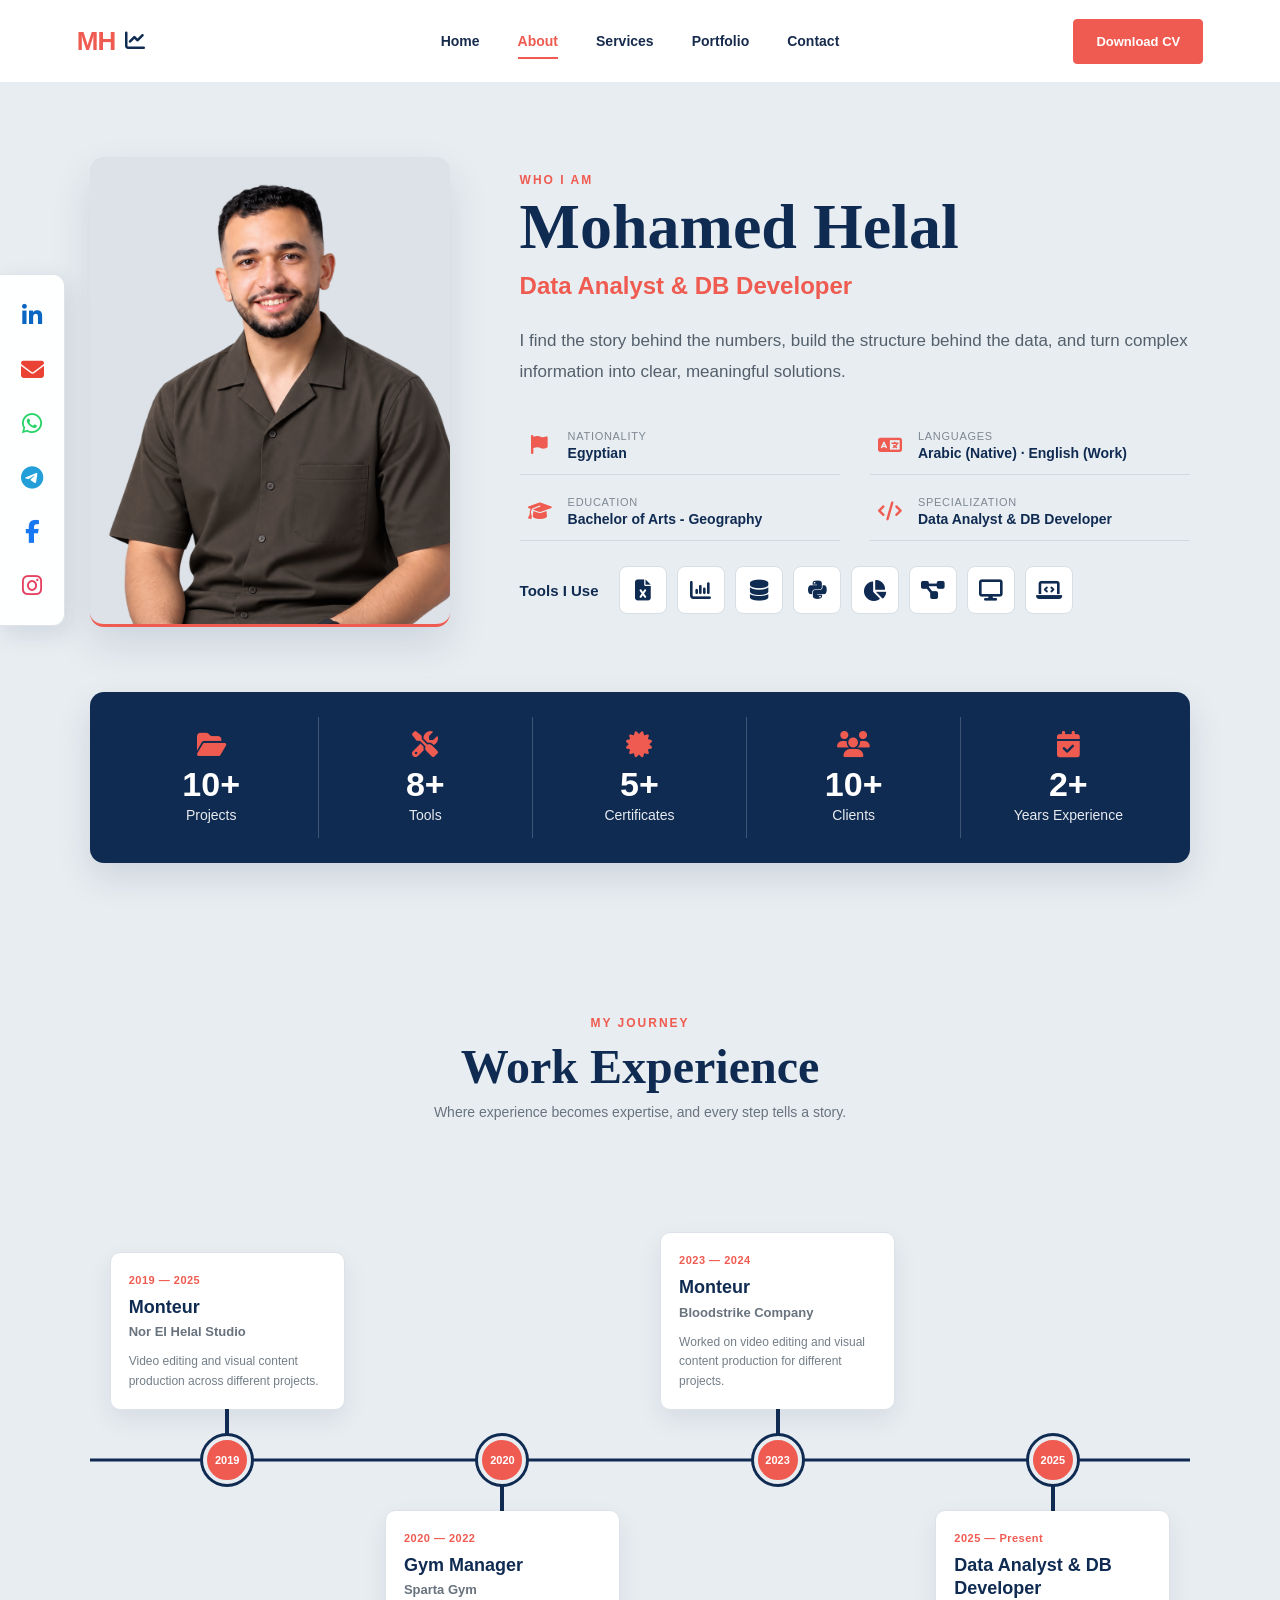
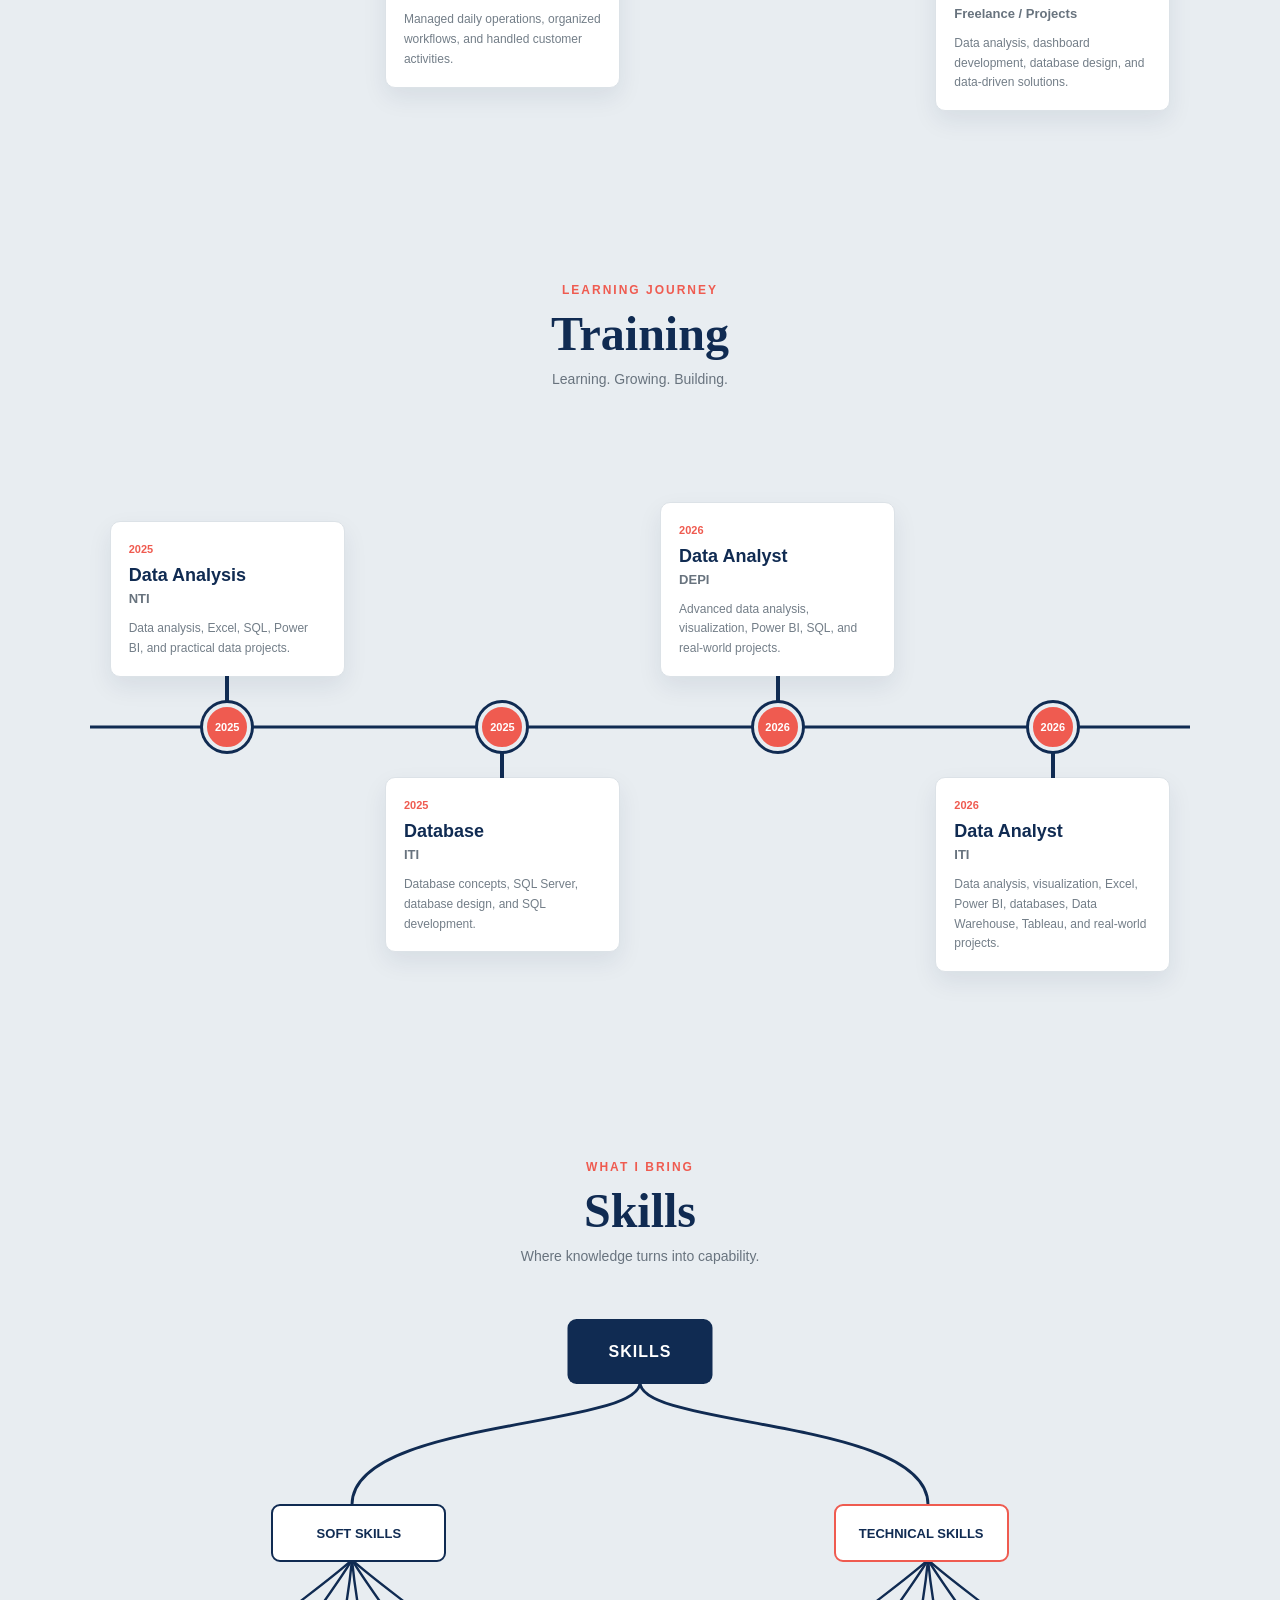
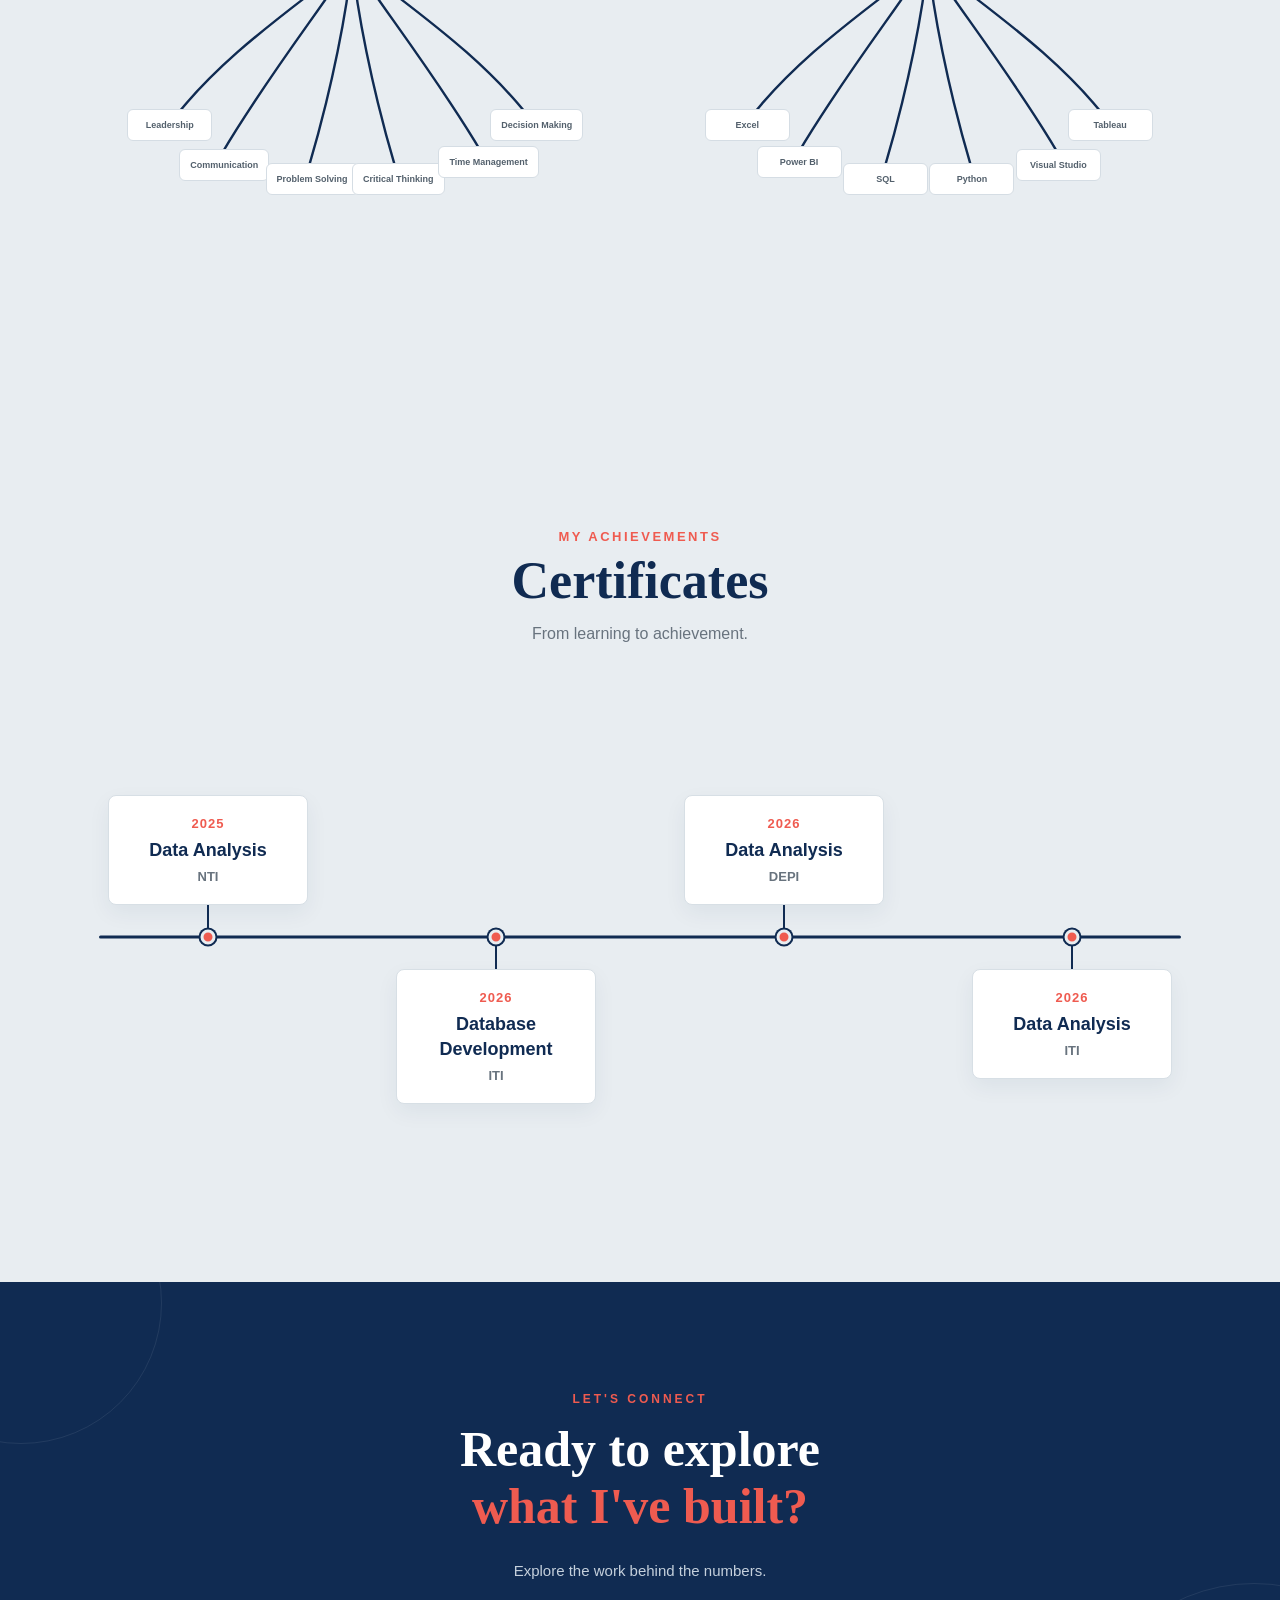
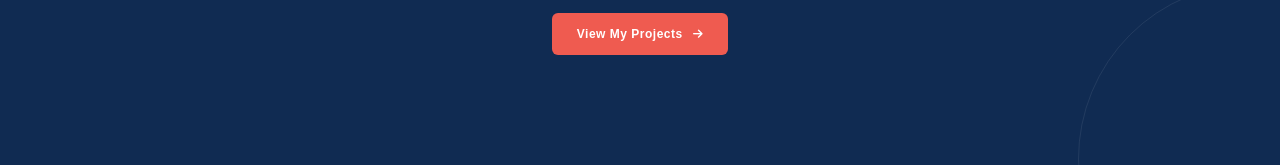
==== about.html @ f09dbe0c "Initial portfolio website" ====
<!DOCTYPE html>
<html lang="en">

<head>

    <meta charset="UTF-8">

    <meta name="viewport" content="width=device-width, initial-scale=1.0">

    <title>About | Mohamed Helal</title>

    <!-- Font Awesome -->
    <link rel="stylesheet"
          href="https://cdnjs.cloudflare.com/ajax/libs/font-awesome/6.7.2/css/all.min.css">

    <!-- Main CSS -->
    <link rel="stylesheet" href="css/style.css">

</head>

<body>

    <!-- ================= HEADER ================= -->

    <header class="header">

        <!-- LOGO -->

        <div class="logo">

            <span class="logo-mh">MH</span>

            <i class="fa-solid fa-chart-line logo-icon"></i>

        </div>


        <!-- NAVBAR -->

        <nav class="navbar">

            <a href="index.html">Home</a>

            <a href="about.html" class="active">About</a>

            <a href="services.html">Services</a>

            <a href="portfolio.html">Portfolio</a>

            <a href="contact.html">Contact</a>

        </nav>


        <!-- DOWNLOAD CV -->

        <a href="https://drive.google.com/file/d/1F8q5Uxu3ArwhJTdio-LyMsu_KikOqJ9i/view?usp=sharing" class="cv-btn">
            Download CV
        </a>

    </header>


    <!-- ================= SOCIAL BAR ================= -->

    <div class="social-bar">

        <a href="https://www.linkedin.com/in/mohamed-helal-data/" aria-label="LinkedIn">
            <i class="fa-brands fa-linkedin-in"></i>
        </a>

        <a href="https://mail.google.com/mail/?view=cm&fs=1&to=nasserhelal34@gmail.com" aria-label="Email">
            <i class="fa-solid fa-envelope"></i>
        </a>

        <a href="https://wa.me/201019622475" aria-label="WhatsApp">
            <i class="fa-brands fa-whatsapp"></i>
        </a>

        <a href="https://t.me/+201019622475" aria-label="Telegram">
            <i class="fa-brands fa-telegram"></i>
        </a>

        <a href="https://www.facebook.com/mohamed.nasser.604323/" aria-label="Facebook">
            <i class="fa-brands fa-facebook-f"></i>
        </a>

        <a href="https://www.instagram.com/m7.helal/" aria-label="Instagram">
            <i class="fa-brands fa-instagram"></i>
        </a>

    </div>


    <main>



<!-- ================= ABOUT INTRO ================= -->

<section class="about-intro">

    <!-- PHOTO -->

    <div class="about-photo">

        <img src="images/profile.png" alt="Mohamed Helal">

    </div>


    <!-- MAIN INFORMATION -->

    <div class="about-content">

        <span class="section-label">
            WHO I AM
        </span>

        <h1>
            Mohamed Helal
        </h1>

        <h2>
            Data Analyst & DB Developer
        </h2>


        <!-- CREATIVE BIO -->

        <p class="about-description">
            I find the story behind the numbers, build the structure
            behind the data, and turn complex information into clear,
            meaningful solutions.
        </p>


        <!-- PERSONAL INFORMATION -->

        <div class="personal-info">

            <div class="info-item">

                <i class="fa-solid fa-flag"></i>

                <div>
                    <small>Nationality</small>
                    <strong>Egyptian</strong>
                </div>

            </div>


            <div class="info-item">

    <i class="fa-solid fa-language"></i>

    <div>
        <small>Languages</small>
        <strong>Arabic (Native) · English (Work)</strong>
    </div>

</div>

            <div class="info-item">

                <i class="fa-solid fa-graduation-cap"></i>

                <div>
                    <small>Education</small>
                    <strong>Bachelor of Arts - Geography</strong>
                </div>

            </div>


            <div class="info-item">

                <i class="fa-solid fa-code"></i>

                <div>
                    <small>Specialization</small>
                    <strong>Data Analyst & DB Developer</strong>
                </div>

            </div>

        </div>


        <!-- TOOLS -->

        <div class="tools-inline">

            <span class="tools-title">
                Tools I Use
            </span>


<div class="tools-icons">

    <div class="tool-icon tool-excel" title="Excel">
        <i class="fa-solid fa-file-excel"></i>
    </div>

    <div class="tool-icon tool-powerbi" title="Power BI">
        <i class="fa-solid fa-chart-column"></i>
    </div>

    <div class="tool-icon tool-sql" title="SQL">
        <i class="fa-solid fa-database"></i>
    </div>

    <div class="tool-icon tool-python" title="Python">
        <i class="fa-brands fa-python"></i>
    </div>

    <div class="tool-icon tool-tableau" title="Tableau">
        <i class="fa-solid fa-chart-pie"></i>
    </div>

    <div class="tool-icon tool-drawio" title="Draw.io">
        <i class="fa-solid fa-diagram-project"></i>
    </div>

    <div class="tool-icon tool-powerpoint" title="PowerPoint">
        <i class="fa-solid fa-display"></i>
    </div>

    <div class="tool-icon tool-visualstudio" title="Visual Studio">
        <i class="fa-solid fa-laptop-code"></i>
    </div>

</div>

        </div>

    </div>

</section>


<section class="stats-section">

    <div class="stat-card">

        <i class="fa-solid fa-folder-open"></i>

        <strong>10+</strong>

        <span>Projects</span>

    </div>


    <div class="stat-card">

        <i class="fa-solid fa-screwdriver-wrench"></i>

        <strong>8+</strong>

        <span>Tools</span>

    </div>


    <div class="stat-card">

        <i class="fa-solid fa-certificate"></i>

        <strong>5+</strong>

        <span>Certificates</span>

    </div>


    <div class="stat-card">

        <i class="fa-solid fa-users"></i>

        <strong>10+</strong>

        <span>Clients</span>

    </div>


    <div class="stat-card">

        <i class="fa-solid fa-calendar-check"></i>

        <strong>2+</strong>

        <span>Years Experience</span>

    </div>

</section>

<!-- ================= WORK EXPERIENCE ================= -->

<section class="experience-section">

    <div class="section-heading">

        <span>MY JOURNEY</span>

        <h2>Work Experience</h2>

        <p>
            Where experience becomes expertise, and every step tells a story.
        </p>

    </div>


    <div class="experience-timeline">


        <!-- ================= EXPERIENCE 1 ================= -->

        <div class="experience-item top">

            <div class="experience-card">

                <span class="experience-period">
                    2019 — 2025
                </span>

                <h3>
                    Monteur
                </h3>

                <h4>
                    Nor El Helal Studio
                </h4>

                <p>
                    Video editing and visual content production
                    across different projects.
                </p>

            </div>

            <div class="timeline-point">

                <span>2019</span>

            </div>

        </div>


        <!-- ================= EXPERIENCE 2 ================= -->

        <div class="experience-item bottom">

            <div class="timeline-point">

                <span>2020</span>

            </div>

            <div class="experience-card">

                <span class="experience-period">
                    2020 — 2022
                </span>

                <h3>
                    Gym Manager
                </h3>

                <h4>
                    Sparta Gym
                </h4>

                <p>
                    Managed daily operations, organized workflows,
                    and handled customer activities.
                </p>

            </div>

        </div>


        <!-- ================= EXPERIENCE 3 ================= -->

        <div class="experience-item top">

            <div class="experience-card">

                <span class="experience-period">
                    2023 — 2024
                </span>

                <h3>
                    Monteur
                </h3>

                <h4>
                    Bloodstrike Company
                </h4>

                <p>
                    Worked on video editing and visual content
                    production for different projects.
                </p>

            </div>

            <div class="timeline-point">

                <span>2023</span>

            </div>

        </div>


        <!-- ================= EXPERIENCE 4 ================= -->

        <div class="experience-item bottom">

            <div class="timeline-point">

                <span>2025</span>

            </div>

            <div class="experience-card">

                <span class="experience-period">
                    2025 — Present
                </span>

                <h3>
                    Data Analyst & DB Developer
                </h3>

                <h4>
                    Freelance / Projects
                </h4>

                <p>
                    Data analysis, dashboard development,
                    database design, and data-driven solutions.
                </p>

            </div>

        </div>


    </div>

</section>

<!-- ================= TRAINING & EDUCATION ================= -->

<section class="training-section">

    <div class="section-heading">

        <span>LEARNING JOURNEY</span>

        <h2>Training</h2>

        <p>
            Learning. Growing. Building.
        </p>

    </div>


    <div class="training-timeline">


        <!-- TRAINING 1 -->

        <div class="training-item top">

            <div class="training-card">

                <span class="training-period">
                    2025
                </span>

                <h3>
                    Data Analysis
                </h3>

                <h4>
                    NTI
                </h4>

                <p>
                    Data analysis, Excel, SQL, Power BI,
                    and practical data projects.
                </p>

            </div>

            <div class="training-point">
                <span>2025</span>
            </div>

        </div>


        <!-- TRAINING 2 -->

        <div class="training-item bottom">

            <div class="training-point">
                <span>2025</span>
            </div>

            <div class="training-card">

                <span class="training-period">
                    2025
                </span>

                <h3>
                    Database
                </h3>

                <h4>
                    ITI
                </h4>

                <p>
                    Database concepts, SQL Server,
                    database design, and SQL development.
                </p>

            </div>

        </div>


        <!-- TRAINING 3 -->

        <div class="training-item top">

            <div class="training-card">

                <span class="training-period">
                    2026
                </span>

                <h3>
                    Data Analyst
                </h3>

                <h4>
                    DEPI
                </h4>

                <p>
                    Advanced data analysis, visualization,
                    Power BI, SQL, and real-world projects.
                </p>

            </div>

            <div class="training-point">
                <span>2026</span>
            </div>

        </div>


        <!-- TRAINING 4 -->

        <div class="training-item bottom">

            <div class="training-point">
                <span>2026</span>
            </div>

            <div class="training-card">

                <span class="training-period">
                    2026
                </span>

                <h3>
                    Data Analyst
                </h3>

                <h4>
                    ITI
                </h4>

                <p>
                    Data analysis, visualization,
Excel, Power BI, databases,
Data Warehouse, Tableau, and real-world projects.
                </p>

            </div>

        </div>


    </div>

</section>

<!-- ================= SKILLS ================= -->

<section class="skills-section">

    <div class="section-heading">

        <span>WHAT I BRING</span>

        <h2>Skills</h2>

        <p>
            Where knowledge turns into capability.
        </p>

    </div>


    <div class="skills-map">

        <!-- CURVED CONNECTORS -->

        <svg class="skills-lines"
             viewBox="0 0 1200 650"
             preserveAspectRatio="none">

            <!-- SKILLS → SOFT -->

<path class="main-line"
      d="M600 77
         C600 125 300 115 300 205" />


<!-- SKILLS → TECHNICAL -->

<path class="main-line"
      d="M600 77
         C600 125 900 115 900 205" />


<!-- SOFT SKILLS - WIDER -->

<path class="branch-line" 
      d="M300 263 
         C260 300 170 355 110 435" /> 

<path class="branch-line" 
      d="M300 263 
         C275 305 215 380 165 465" /> 

<path class="branch-line" 
      d="M300 263 
         C295 315 280 395 255 480" /> 

<path class="branch-line" 
      d="M300 263 
         C305 315 320 395 345 480" />

<path class="branch-line" 
      d="M300 263 
         C325 305 385 380 435 465" /> 

<path class="branch-line" 
      d="M300 263 
         C340 300 430 355 490 435" />

           <!-- TECHNICAL SKILLS - WIDER -->

<path class="branch-line" 
      d="M900 263 
         C940 300 1030 355 1090 435" /> 

<path class="branch-line" 
      d="M900 263 
         C925 305 985 380 1035 465" /> 

<path class="branch-line" 
      d="M900 263 
         C905 315 920 395 945 480" /> 

<path class="branch-line" 
      d="M900 263 
         C895 315 880 395 855 480" />

<path class="branch-line" 
      d="M900 263 
         C875 305 815 380 765 465" /> 

<path class="branch-line" 
      d="M900 263 
         C860 300 770 355 710 435" />


        <!-- ================= ROOT ================= -->

        <div class="skills-root">
            SKILLS
        </div>


        <!-- ================= SOFT SKILLS ================= -->

        <div class="skills-category soft-category">
            SOFT SKILLS
        </div>


        <div class="skill soft-1">Leadership</div>
<div class="skill soft-2">Communication</div>
<div class="skill soft-3">Problem Solving</div>
<div class="skill soft-4">Critical Thinking</div>
<div class="skill soft-5">Time Management</div>
<div class="skill soft-6">Decision Making</div>


        <!-- ================= TECHNICAL SKILLS ================= -->

        <div class="skills-category technical-category">
            TECHNICAL SKILLS
        </div>


        <div class="skill tech-1">Tableau</div>
<div class="skill tech-2">Visual Studio</div>
<div class="skill tech-3">Python</div>
<div class="skill tech-4">SQL</div>
<div class="skill tech-5">Power BI</div>
<div class="skill tech-6">Excel</div>

    </div>

</section>

<!-- ================= CERTIFICATES ================= -->

<section class="certificates-section">

    <div class="section-heading">

        <span>MY ACHIEVEMENTS</span>

        <h2>Certificates</h2>

        <p>
            From learning to achievement.
        </p>

    </div>


    <div class="certificates-timeline">

        <!-- Certificate 1 -->

        <div class="certificate-timeline-item top">

            <div class="certificate-content">

                <span class="certificate-year">
                    2025
                </span>

                <h3>Data Analysis</h3>

                <p>NTI</p>


            </div>

            <div class="certificate-dot"></div>

        </div>


        <!-- Certificate 2 -->

        <div class="certificate-timeline-item bottom">

            <div class="certificate-dot"></div>

            <div class="certificate-content">

                <span class="certificate-year">
                    2026
                </span>

                <h3>Database Development</h3>

                <p>ITI</p>

                
            </div>

        </div>


        <!-- Certificate 3 -->

        <div class="certificate-timeline-item top">

            <div class="certificate-content">

                <span class="certificate-year">
                    2026
                </span>

                <h3>Data Analysis</h3>

                <p>DEPI</p>

                

            </div>

            <div class="certificate-dot"></div>

        </div>


        <!-- Certificate 4 -->

        <div class="certificate-timeline-item bottom">

            <div class="certificate-dot"></div>

            <div class="certificate-content">

                <span class="certificate-year">
                    2026
                </span>

                <h3>Data Analysis</h3>

                <p>ITI</p>

                

            </div>

        </div>

    </div>

</section>

<!-- ================= CALL TO ACTION ================= -->

<section class="about-cta">

    <div class="cta-content">

        <span class="cta-label">
            LET'S CONNECT
        </span>

        <h2>
            Ready to explore<br>
            <span>what I've built?</span>
        </h2>

        <p>
Explore the work behind the numbers.
        </p>

        <a href="projects.html" class="cta-btn">
            View My Projects
            <i class="fa-solid fa-arrow-right"></i>
        </a>

    </div>

</section>
---- css/style.css ----
/* ================================
   RESET
================================ */

* {
    margin: 0;
    padding: 0;
    box-sizing: border-box;
}

html {
    scroll-behavior: smooth;
}

body {
    font-family: Arial, Helvetica, sans-serif;
    color: #10264a;
    background: #ffffff;
}


/* ================================
   HEADER
================================ */

.header {
    width: 100%;
    height: 82px;

    background: #ffffff;

    display: grid;
    grid-template-columns: 1fr auto 1fr;

    align-items: center;

    padding: 0 6%;

    position: fixed;
    top: 0;
    left: 0;

    z-index: 1000;
}
main {
    padding-top: 82px;
}

/* ================================
   LOGO
================================ */

.logo {
    display: flex;
    align-items: center;
    gap: 10px;

    justify-self: start;
}

.logo-mh {
    font-size: 26px;
    font-weight: 800;
    letter-spacing: -1px;

    color: #ef5b50;
}

.logo-icon {
    font-size: 20px;
    color: #102b52;

    transition: 0.3s ease;
}

.logo:hover .logo-icon {
    transform: translateY(-2px);
}


/* NAVBAR */

.navbar {
    display: flex;
    align-items: center;
    justify-content: center;

    gap: 38px;

    justify-self: center;
}

.navbar a {
    text-decoration: none;
    color: #172b4d;

    font-size: 14px;
    font-weight: 600;

    position: relative;

    transition: 0.3s;
}

.navbar a:hover {
    color: #ef5b50;
}

.navbar a.active {
    color: #ef5b50;
}

.navbar a.active::after {
    content: "";

    position: absolute;

    width: 100%;
    height: 2px;

    background: #ef5b50;

    bottom: -10px;
    left: 0;
}


/* ================================
   DOWNLOAD CV BUTTON
================================ */

.cv-btn {
    position: relative;

    display: inline-block;

    justify-self: end;

    padding: 14px 22px;

    text-decoration: none;

    font-size: 13px;
    font-weight: 600;

    color: #ffffff;

    background: #ef5b50;

    border: 1px solid #ef5b50;

    border-radius: 4px;

    overflow: hidden;

    z-index: 1;

    transition: color 0.3s ease;
}


/* HOVER FILL */

.cv-btn::before {
    content: "";

    position: absolute;

    top: 0;
    left: 0;

    width: 100%;
    height: 100%;

    background: #d94c43;

    transform: scaleX(0);

    transform-origin: left;

    transition: transform 0.35s ease;

    z-index: -1;
}


/* HOVER */

.cv-btn:hover::before {
    transform: scaleX(1);
}

.cv-btn:hover {
    color: #ffffff;

    border-color: #d94c43;
}


/* ================================
   HERO
================================ */

.hero {
    min-height: calc(100vh - 82px);

    background: #e8edf1;

    display: flex;
    align-items: center;

    position: relative;

    overflow: hidden;

    padding: 50px 8% 100px;
}


/* ================================
   HERO CONTENT
================================ */

.hero-content {
    width: 50%;

    position: relative;
    z-index: 3;
}

.small-title {
    display: block;

    color: #ef5b50;

    font-size: 12px;
    font-weight: 600;

    margin-bottom: 20px;
}

.hero-content h1 {
    font-family: Georgia, "Times New Roman", serif;

    font-size: clamp(42px, 5vw, 72px);

    line-height: 1.05;

    color: #102b52;

    margin-bottom: 5px;
}

.hero-content h1 span {
    display: block;
}

.hero-content h2 {
    font-family: Georgia, "Times New Roman", serif;

    font-size: clamp(32px, 4vw, 55px);

    color: #102b52;

    margin-bottom: 25px;
}

.hero-content p {
    max-width: 500px;

    color: #5d6875;

    font-size: 15px;

    line-height: 1.8;

    margin-bottom: 32px;
}


/* ================================
   BUTTONS
================================ */

.hero-buttons {
    display: flex;
    gap: 12px;
}

.primary-btn {
    position: relative;

    display: inline-block;

    padding: 14px 27px;

    text-decoration: none;

    font-size: 13px;
    font-weight: 600;

    color: #ffffff;

    background: #ef5b50;

    border: 1px solid #ef5b50;

    border-radius: 4px;

    overflow: hidden;

    z-index: 1;
}
.secondary-btn {
    position: relative;

    display: inline-block;

    padding: 14px 27px;

    text-decoration: none;

    font-size: 13px;
    font-weight: 600;

    color: #102b52;

    background: transparent;

    border: 1px solid #cbd1d6;

    border-radius: 4px;

    overflow: hidden;

    z-index: 1;

    transition: color 0.3s ease;
}

/* HOVER FILL */

.primary-btn::before {
    content: "";

    position: absolute;

    top: 0;
    left: 0;

    width: 100%;
    height: 100%;

    background: #d94c43;

    transform: scaleX(0);

    transform-origin: left;

    transition: transform 0.35s ease;

    z-index: -1;
}

/* HOVER */

.primary-btn:hover::before {
    transform: scaleX(1);
}

/* RED FILL */

.secondary-btn::before {
    content: "";

    position: absolute;

    left: 0;
    top: 0;

    width: 100%;
    height: 100%;

    background: #ef5b50;

    transform: scaleY(0);

    transform-origin: top;

    transition: transform 0.35s ease;

    z-index: -1;
}

/* HOVER */

.secondary-btn:hover::before {
    transform: scaleY(1);
}

.secondary-btn:hover {
    color: #ffffff;

    border-color: #ef5b50;
}


/* ================================
   HERO IMAGE
================================ */

.hero-image {
    width: 50%;
    height: 100%;

    position: absolute;

    right: 4%;
    bottom: 0;

    display: flex;
    align-items: flex-end;
    justify-content: center;

    z-index: 3;
}

.hero-image img {
    width: auto;
    height: 92%;

    max-width: 100%;

    object-fit: contain;

    display: block;

    position: absolute;

    bottom: 0;

    filter: drop-shadow(0 15px 18px rgba(16, 43, 82, 0.10));
}

/* ================================
   WAVE
================================ */

.hero::after {
    content: "";

    position: absolute;

    width: 120%;
    height: 180px;

    left: -10%;
    bottom: -100px;

    border-radius: 50%;

    background: #ffffff;

    box-shadow:
        0 -20px 0 rgba(255, 255, 255, 0.35),
        0 -40px 0 rgba(255, 255, 255, 0.2);

    z-index: 1;
}


/* ================================
   BACKGROUND DECORATION
================================ */

.hero::before {
    content: "";

    position: absolute;

    width: 45px;
    height: 45px;

    border: 1px solid rgba(239, 91, 80, 0.45);

    border-radius: 50%;

    left: 5%;
    top: 18%;
}


/* ================================
   RESPONSIVE
================================ */

@media (max-width: 1000px) {

    .navbar {
        gap: 20px;
    }

    .header {
        padding: 0 4%;
    }

    .hero {
        padding-left: 5%;
        padding-right: 5%;
    }

    .hero-content h1 {
        font-size: 48px;
    }

    .hero-content h2 {
        font-size: 38px;
    }

    .hero-image img {
        max-width: 400px;
    }
}


@media (max-width: 800px) {

    .header {
        height: auto;

        padding: 20px 5%;

        flex-wrap: wrap;

        gap: 20px;
    }

    .navbar {
        order: 3;

        width: 100%;

        justify-content: center;

        flex-wrap: wrap;

        gap: 20px;
    }

    .cv-btn {
        display: none;
    }

    .hero {
        min-height: auto;

        flex-direction: column;

        padding-top: 70px;

        text-align: center;
    }

    .hero-content {
        width: 100%;
    }

    .hero-content p {
        margin-left: auto;
        margin-right: auto;
    }

    .hero-buttons {
        justify-content: center;
    }

    .hero-image {
        width: 100%;

        height: 450px;

        margin-top: 30px;
    }

    .hero-image img {
        max-width: 350px;
        max-height: 430px;
    }

    .image-circle {
        right: 50%;
        transform: translateX(50%);
    }
}

/* =========================================================
   SOCIAL BAR
========================================================= */

.social-bar {
    position: fixed;

    left: 0;

    top: 50%;

    transform: translateY(-50%);

    width: 65px;

    padding: 18px 8px;

    background: rgba(255, 255, 255, 0.96);

    border: 1px solid #dfe3e7;

    border-left: none;

    border-radius: 0 12px 12px 0;

    box-shadow:
        4px 8px 25px rgba(16, 43, 82, 0.12);

    display: flex;

    flex-direction: column;

    align-items: center;

    gap: 10px;

    z-index: 50;
}

.social-bar a {
    width: 44px;

    height: 44px;

    display: flex;

    align-items: center;

    justify-content: center;

    text-decoration: none;

    border-radius: 9px;

    transition: all 0.3s ease;
}

.social-bar a i {
    font-size: 23px;

    transition: all 0.3s ease;
}

.social-bar a:nth-child(1) {
    color: #0A66C2;
}

.social-bar a:nth-child(2) {
    color: #EA4335;
}

.social-bar a:nth-child(3) {
    color: #25D366;
}

.social-bar a:nth-child(4) {
    color: #229ED9;
}

.social-bar a:nth-child(5) {
    color: #1877F2;
}

.social-bar a:nth-child(6) {
    color: #E4405F;
}

.social-bar a:hover {
    background: #ef5b50;

    color: #ffffff;

    transform: translateX(4px);
}

.social-bar a:hover i {
    color: #ffffff;
}






/* ================================
   SOCIAL ICONS
================================ */

.social-bar a {
    width: 44px;
    height: 44px;

    display: flex;
    align-items: center;
    justify-content: center;

    text-decoration: none;

    background: transparent;

    border-radius: 9px;

    transition: all 0.3s ease;
}

.social-bar a i {
    font-size: 23px;

    transition: all 0.3s ease;
}


/* ================================
   NATURAL COLORS
================================ */

.social-bar a:nth-child(1) {
    color: #0A66C2;
}

.social-bar a:nth-child(2) {
    color: #EA4335;
}

.social-bar a:nth-child(3) {
    color: #25D366;
}

.social-bar a:nth-child(4) {
    color: #229ED9;
}

.social-bar a:nth-child(5) {
    color: #1877F2;
}

.social-bar a:nth-child(6) {
    color: #E4405F;
}


/* ================================
   HOVER
================================ */

.social-bar a:hover {
    background: #ef5b50;

    color: #ffffff;

    transform: translateX(4px);
}

.social-bar a:hover i {
    color: #ffffff;
}


/* ================================
   MOBILE
================================ */

@media (max-width: 800px) {

    .social-bar {
        width: 52px;

        padding: 12px 5px;

        gap: 5px;
    }

    .social-bar a {
        width: 38px;
        height: 38px;
    }

    .social-bar a span {
        font-size: 19px;
    }
}



/* =========================================================
   ABOUT PAGE
========================================================= */


/* =========================================================
   MAIN ABOUT BACKGROUND
========================================================= */

main {
    background: #e8edf1;
    min-height: 100vh;
}


/* =========================================================
   ABOUT INTRO
========================================================= */

.about-intro {
    width: 100%;

    min-height: 610px;

    padding: 45px 7% 35px;

    background: #e8edf1;

    display: grid;

    grid-template-columns: 360px 1fr;

    gap: 70px;

    align-items: center;

    position: relative;

    overflow: hidden;
}


/* =========================================================
   PROFILE IMAGE
========================================================= */

.about-photo {
    width: 360px;

    height: 470px;

    display: flex;

    align-items: flex-end;

    justify-content: center;

    background: #dce2e7;

    border-radius: 14px;

    overflow: hidden;

    border-bottom: 3px solid #ef5b50;

    box-shadow:
        0 18px 40px rgba(16, 43, 82, 0.12);
}


.about-photo img {
    width: 100%;

    height: 100%;

    object-fit: cover;

    object-position: center top;

    display: block;
}


/* =========================================================
   ABOUT CONTENT
========================================================= */

.about-content {
    width: 100%;

    max-width: 900px;

    padding: 0;
}


/* Small Label */

.section-label {
    display: inline-block;

    margin-bottom: 6px;

    color: #ef5b50;

    font-size: 12px;

    font-weight: 700;

    letter-spacing: 2px;
}


/* =========================================================
   NAME
========================================================= */

.about-content h1 {
    margin: 0;

    font-family: Georgia, "Times New Roman", serif;

    font-size: clamp(50px, 5vw, 72px);

    line-height: 1.05;

    font-weight: 600;

    color: #102b52;
}


/* =========================================================
   SPECIALIZATION
========================================================= */

.about-content h2 {
    margin: 10px 0 25px;

    color: #ef5b50;

    font-size: 24px;

    font-weight: 600;

    line-height: 1.3;
}


/* =========================================================
   CREATIVE BIO
========================================================= */

.about-description {
    max-width: 800px;

    margin: 0 0 30px;

    color: #53606c;

    font-size: 17px;

    line-height: 1.8;

    font-weight: 400;
}


/* =========================================================
   PERSONAL INFORMATION
========================================================= */

.personal-info {
    width: 100%;

    max-width: 820px;

    display: grid;

    grid-template-columns: 1fr 1fr;

    column-gap: 30px;

    row-gap: 8px;
}


/* Individual Information */

.info-item {
    min-height: 58px;

    display: flex;

    align-items: center;

    gap: 14px;

    padding: 9px 6px;

    border-bottom: 1px solid #d1d8de;

    transition: all 0.3s ease;
}


.info-item:hover {
    transform: translateX(5px);
}


/* Icon */

.info-item i {
    width: 28px;

    min-width: 28px;

    color: #ef5b50;

    font-size: 19px;

    text-align: center;
}


/* Text Container */

.info-item div {
    display: flex;

    flex-direction: column;

    gap: 3px;
}


/* Label */

.info-item small {
    color: #7d8893;

    font-size: 11px;

    font-weight: 500;

    text-transform: uppercase;

    letter-spacing: 0.7px;
}


/* Value */

.info-item strong {
    color: #102b52;

    font-size: 14px;

    font-weight: 600;
}


/* =========================================================
   TOOLS
========================================================= */

.tools-inline {
    display: flex;

    align-items: center;

    gap: 20px;

    margin-top: 25px;
}


/* Tools Title */

.tools-title {
    color: #102b52;

    font-size: 15px;

    font-weight: 700;

    white-space: nowrap;
}


/* Tools Icons Container */

.tools-icons {
    display: flex;

    align-items: center;

    gap: 10px;
}


/* Individual Tool */

.tool-icon {
    width: 48px;

    height: 48px;

    display: flex;

    align-items: center;

    justify-content: center;

    background: #ffffff;

    border: 1px solid #d7dfe5;

    border-radius: 8px;

    color: #102b52;

    font-size: 21px;

    cursor: pointer;

    transition: all 0.3s ease;
}



.tool-icon:hover {
    color: #ef5b50;

    border-color: #ef5b50;

    transform: translateY(-4px);

    box-shadow:
        0 8px 18px rgba(239, 91, 80, 0.12);
}


/* =========================================================
   STATISTICS RECTANGLE
========================================================= */

.stats-section {
    width: auto;

    margin: 0 7% 70px;

    padding: 25px 15px;

    min-height: 155px;

    background: #102b52;

    border-radius: 14px;

    display: grid;

    grid-template-columns: repeat(5, 1fr);

    align-items: stretch;

    position: relative;

    z-index: 3;

    box-shadow:
        0 15px 35px rgba(16, 43, 82, 0.12);
}


/* =========================================================
   STAT CARD
========================================================= */

.stat-card {
    min-height: 105px;

    display: flex;

    flex-direction: column;

    align-items: center;

    justify-content: center;

    gap: 6px;

    padding: 15px;

    border-right: 1px solid rgba(255, 255, 255, 0.20);

    transition: all 0.3s ease;
}


.stat-card:last-child {
    border-right: none;
}


.stat-card:hover {
    transform: translateY(-5px);
}


/* Stat Icon */

.stat-card i {
    color: #ef5b50;

    font-size: 26px;

    margin-bottom: 3px;
}


/* Stat Number */

.stat-card strong {
    color: #ffffff;

    font-size: 34px;

    line-height: 1;

    font-weight: 700;
}


/* Stat Name */

.stat-card span {
    color: #ffffff;

    font-size: 14px;

    font-weight: 500;

    opacity: 0.9;
}


/* =========================================================
   RESPONSIVE - TABLET
========================================================= */

@media (max-width: 1100px) {

    .about-intro {
        grid-template-columns: 300px 1fr;

        gap: 45px;

        padding-left: 5%;

        padding-right: 5%;
    }


    .about-photo {
        width: 300px;

        height: 430px;
    }


    .about-content h1 {
        font-size: 52px;
    }


    .about-content h2 {
        font-size: 21px;
    }


    .about-description {
        font-size: 15px;
    }


    .stats-section {
        margin-left: 5%;

        margin-right: 5%;
    }
}


/* =========================================================
   RESPONSIVE - MOBILE
========================================================= */

@media (max-width: 800px) {

    .about-intro {
        min-height: auto;

        padding: 50px 6%;

        grid-template-columns: 1fr;

        gap: 40px;
    }


    .about-photo {
        width: 330px;

        max-width: 100%;

        height: 430px;

        margin: 0 auto;
    }


    .about-content {
        text-align: center;
    }


    .about-content h1 {
        font-size: 48px;
    }


    .about-content h2 {
        font-size: 21px;
    }


    .about-description {
        margin-left: auto;

        margin-right: auto;

        font-size: 15px;
    }


    .personal-info {
        max-width: 700px;

        margin: 0 auto;

        text-align: left;
    }


    .tools-inline {
        justify-content: center;

        flex-wrap: wrap;
    }


    .stats-section {
        margin: 0 5% 50px;

        grid-template-columns: 1fr 1fr;

        padding: 20px;
    }


    .stat-card {
        border-right: none;

        border-bottom: 1px solid rgba(255, 255, 255, 0.20);

        min-height: 130px;
    }


    .stat-card:last-child {
        border-bottom: none;
    }
}


/* =========================================================
   SMALL MOBILE
========================================================= */

@media (max-width: 500px) {

    .about-intro {
        padding-left: 5%;

        padding-right: 5%;
    }


    .about-photo {
        width: 280px;

        height: 380px;
    }


    .about-content h1 {
        font-size: 40px;
    }


    .about-content h2 {
        font-size: 18px;
    }


    .about-description {
        font-size: 14px;
    }


    .personal-info {
        grid-template-columns: 1fr;
    }


    .tools-icons {
        flex-wrap: wrap;

        justify-content: center;
    }


    .stats-section {
        grid-template-columns: 1fr;
    }


    .stat-card {
        border-bottom: 1px solid rgba(255, 255, 255, 0.20);

        min-height: 110px;
    }


    .stat-card:last-child {
        border-bottom: none;
    }
}

/* =========================================================
   WORK EXPERIENCE TIMELINE
========================================================= */

.experience-section {
    width: 100%;

    padding: 80px 7% 100px;

    background: #e8edf1;

    position: relative;

    overflow: hidden;
}


/* =========================================================
   SECTION HEADING
========================================================= */

.experience-section .section-heading {
    text-align: center;

    margin-bottom: 90px;
}

.experience-section .section-heading span {
    color: #ef5b50;

    font-size: 12px;

    font-weight: 700;

    letter-spacing: 2px;
}

.experience-section .section-heading h2 {
    margin: 8px 0 10px;

    font-family: Georgia, "Times New Roman", serif;

    font-size: 48px;

    color: #102b52;

    font-weight: 600;
}

.experience-section .section-heading p {
    margin: 0;

    color: #68737e;

    font-size: 14px;
}


/* =========================================================
   TIMELINE
========================================================= */

.experience-timeline {

    width: 100%;

    max-width: 1350px;

    min-height: 500px;

    margin: 0 auto;

    display: grid;

    grid-template-columns: repeat(4, 1fr);

    align-items: center;

    position: relative;
}


/* THE ONE HORIZONTAL LINE */

.experience-timeline::before {

    content: "";

    position: absolute;

    left: 0;

    right: 0;

    top: 50%;

    height: 3px;

    background: #102b52;

    transform: translateY(-50%);

    z-index: 1;
}


/* =========================================================
   EXPERIENCE ITEM
========================================================= */

.experience-item {

    height: 500px;

    position: relative;

    display: flex;

    flex-direction: column;

    align-items: center;

    justify-content: center;

    padding: 0 15px;

    z-index: 2;
}


/* =========================================================
   CARD
========================================================= */

.experience-card {
    width: 100%;
    max-width: 235px;
    min-height: 155px;

    padding: 17px 18px;

    background: #ffffff;

    border: 1px solid #dce2e7;

    border-radius: 10px;

    box-shadow:
        0 10px 25px rgba(16, 43, 82, 0.08);

    transition: all 0.3s ease;

    position: absolute;
}


.experience-card:hover {

    transform: translateY(-7px);

    border-color: #ef5b50;

    box-shadow:
        0 18px 35px rgba(16, 43, 82, 0.13);
}


/* =========================================================
   TOP CARDS
========================================================= */

.experience-item.top .experience-card {

    bottom: calc(50% + 50px);
}


/* =========================================================
   BOTTOM CARDS
========================================================= */

.experience-item.bottom .experience-card {

    top: calc(50% + 50px);
}


/* =========================================================
   CONNECTING LINE
========================================================= */

.experience-item.top .experience-card::after {
    content: "";

    position: absolute;

    left: 50%;

    bottom: -40px;

    width: 4px;

    height: 40px;

    background: #102b52;

    transform: translateX(-50%);
}


.experience-item.bottom .experience-card::before {
    content: "";

    position: absolute;

    left: 50%;

    top: -40px;

    width: 4px;

    height: 40px;

    background: #102b52;

    transform: translateX(-50%);
}

/* =========================================================
   TIMELINE POINT
========================================================= */

.timeline-point {
    width: 48px;
    height: 48px;

    border-radius: 50%;

    background: #ef5b50;

    border: 4px solid #e8edf1;

    box-shadow: 0 0 0 3px #102b52;

    position: relative;

    z-index: 5;

    display: flex;

    align-items: center;

    justify-content: center;

    transition: all 0.3s ease;
}


.timeline-point span {
    position: static;

    color: #ffffff;

    font-size: 11px;

    font-weight: 700;

    white-space: nowrap;
}




/* Hover Point */

.experience-item:hover .timeline-point {

    background: #102b52;

    transform: scale(1.25);

    box-shadow:
        0 0 0 3px #ef5b50;
}


/* =========================================================
   CARD CONTENT
========================================================= */

.experience-period {

    display: inline-block;

    margin-bottom: 10px;

    color: #ef5b50;

    font-size: 11px;

    font-weight: 700;

    letter-spacing: .5px;
}


.experience-card h3 {

    margin: 0 0 5px;

    color: #102b52;

    font-size: 18px;

    font-weight: 700;

    line-height: 1.3;
}


.experience-card h4 {

    margin: 0 0 13px;

    color: #68737e;

    font-size: 13px;

    font-weight: 600;
}


.experience-card p {

    margin: 0;

    color: #737e88;

    font-size: 12px;

    line-height: 1.65;
}


/* =========================================================
   RESPONSIVE
========================================================= */

@media (max-width: 1000px) {

    .experience-section {

        padding-left: 5%;

        padding-right: 5%;
    }

    .experience-timeline {

        grid-template-columns: repeat(2, 1fr);

        gap: 120px 20px;

        min-height: auto;
    }

    .experience-timeline::before {

        display: none;
    }

    .experience-item {

        height: 280px;
    }

    .experience-card {

        position: relative;

        bottom: auto !important;

        top: auto !important;
    }

    .experience-item.top .experience-card::after,
    .experience-item.bottom .experience-card::before {

        display: none;
    }

    .timeline-point span {

        position: static;

        margin-top: 35px;
    }
}


@media (max-width: 600px) {

    .experience-section .section-heading h2 {

        font-size: 38px;
    }

    .experience-timeline {

        grid-template-columns: 1fr;

        gap: 30px;
    }

    .experience-item {

        height: auto;

        gap: 20px;
    }

    .experience-card {

        position: relative;

        top: auto !important;

        bottom: auto !important;

        max-width: 400px;
    }

    .timeline-point span {

        position: absolute;

        margin: 0;

        top: 30px !important;

        bottom: auto !important;
    }
}


/* =========================================================
   TRAINING & EDUCATION
========================================================= */

.training-section {
    width: 100%;

    padding: 70px 7% 100px;

    background: #e8edf1;

    position: relative;

    overflow: hidden;
}


/* =========================================================
   HEADING
========================================================= */

.training-section .section-heading {
    text-align: center;

    margin-bottom: 90px;
}

.training-section .section-heading span {
    color: #ef5b50;

    font-size: 12px;

    font-weight: 700;

    letter-spacing: 2px;
}

.training-section .section-heading h2 {
    margin: 8px 0 10px;

    font-family: Georgia, "Times New Roman", serif;

    font-size: 48px;

    color: #102b52;

    font-weight: 600;
}

.training-section .section-heading p {
    margin: 0;

    color: #68737e;

    font-size: 14px;
}


/* =========================================================
   TIMELINE
========================================================= */

.training-timeline {

    width: 100%;

    max-width: 1350px;

    min-height: 500px;

    margin: 0 auto;

    display: grid;

    grid-template-columns: repeat(4, 1fr);

    align-items: center;

    position: relative;
}


/* ONE HORIZONTAL LINE */

.training-timeline::before {

    content: "";

    position: absolute;

    left: 0;

    right: 0;

    top: 50%;

    height: 3px;

    background: #102b52;

    transform: translateY(-50%);

    z-index: 1;
}


/* =========================================================
   ITEM
========================================================= */

.training-item {

    height: 500px;

    position: relative;

    display: flex;

    flex-direction: column;

    align-items: center;

    justify-content: center;

    padding: 0 15px;

    z-index: 2;
}


/* =========================================================
   CARD
========================================================= */

.training-card {

    width: 100%;

    max-width: 235px;

    min-height: 155px;

    padding: 17px 18px;

    background: #ffffff;

    border: 1px solid #dce2e7;

    border-radius: 10px;

    box-shadow:
        0 10px 25px rgba(16, 43, 82, 0.08);

    position: absolute;

    transition: all 0.3s ease;
}


.training-card:hover {

    transform: translateY(-7px);

    border-color: #ef5b50;

    box-shadow:
        0 18px 35px rgba(16, 43, 82, 0.13);
}


/* =========================================================
   TOP / BOTTOM
========================================================= */

.training-item.top .training-card {

    bottom: calc(50% + 50px);
}


.training-item.bottom .training-card {

    top: calc(50% + 50px);
}


/* =========================================================
   CONNECTING LINE
========================================================= */

.training-item.top .training-card::after {

    content: "";

    position: absolute;

    left: 50%;

    bottom: -50px;

    width: 4px;

    height: 50px;

    background: #102b52;

    transform: translateX(-50%);
}


.training-item.bottom .training-card::before {

    content: "";

    position: absolute;

    left: 50%;

    top: -50px;

    width: 4px;

    height: 50px;

    background: #102b52;

    transform: translateX(-50%);
}


/* =========================================================
   POINT
========================================================= */

.training-point {

    width: 48px;

    height: 48px;

    border-radius: 50%;

    background: #ef5b50;

    border: 4px solid #e8edf1;

    box-shadow:
        0 0 0 3px #102b52;

    position: relative;

    z-index: 5;

    display: flex;

    align-items: center;

    justify-content: center;

    transition: all 0.3s ease;
}


.training-point span {

    color: #ffffff;

    font-size: 11px;

    font-weight: 700;
}


.training-item:hover .training-point {

    background: #102b52;

    transform: scale(1.15);

    box-shadow:
        0 0 0 3px #ef5b50;
}


/* =========================================================
   CARD CONTENT
========================================================= */

.training-period {

    display: inline-block;

    margin-bottom: 10px;

    color: #ef5b50;

    font-size: 11px;

    font-weight: 700;
}


.training-card h3 {

    margin: 0 0 5px;

    color: #102b52;

    font-size: 18px;

    font-weight: 700;
}


.training-card h4 {

    margin: 0 0 13px;

    color: #68737e;

    font-size: 13px;

    font-weight: 600;
}


.training-card p {

    margin: 0;

    color: #737e88;

    font-size: 12px;

    line-height: 1.65;
}


/* =========================================================
   SKILLS - CURVED MIND MAP
========================================================= */

.skills-section {
    width: 100%;
    padding: 80px 5% 100px;
    background: #e8edf1;
    position: relative;
    overflow: hidden;
}


/* ================= HEADING ================= */

.skills-section .section-heading {
    text-align: center;
    margin-bottom: 45px;
}

.skills-section .section-heading span {
    color: #ef5b50;
    font-size: 12px;
    font-weight: 700;
    letter-spacing: 2px;
}

.skills-section .section-heading h2 {
    margin: 8px 0 10px;

    font-family: Georgia, "Times New Roman", serif;

    font-size: 48px;

    color: #102b52;

    font-weight: 600;
}

.skills-section .section-heading p {
    margin: 0;

    color: #68737e;

    font-size: 14px;
}


/* ================= MAP ================= */

.skills-map {
    width: 100%;
    max-width: 1250px;

    height: 620px;

    margin: 0 auto;

    position: relative;
}


/* ================= SVG ================= */

.skills-lines {
    position: absolute;

    inset: 0;

    width: 100%;
    height: 100%;

    z-index: 1;

    pointer-events: none;
}


/* Main curved lines */

.main-line {
    fill: none;

    stroke: #102b52;

    stroke-width: 3;

    stroke-linecap: round;
}


/* Skill curved lines */

.branch-line {
    fill: none;

    stroke: #102b52;

    stroke-width: 2.5;

    stroke-linecap: round;
}


/* ================= ROOT ================= */

.skills-root {
    position: absolute;

    left: 50%;
    top: 10px;

    transform: translateX(-50%);

    width: 145px;
    height: 65px;

    display: flex;
    align-items: center;
    justify-content: center;

    background: #102b52;
    color: #ffffff;

    border-radius: 9px;

    font-size: 16px;
    font-weight: 700;

    letter-spacing: 1px;

    z-index: 5;
}


/* ================= CATEGORY ================= */

.skills-category {
    position: absolute;

    width: 175px;
    height: 58px;

    display: flex;

    align-items: center;
    justify-content: center;

    text-align: center;

    background: #ffffff;

    border: 2px solid #102b52;

    border-radius: 9px;

    color: #102b52;

    font-size: 13px;

    font-weight: 700;

    z-index: 5;

    transition: .3s ease;
}


.soft-category {
    left: 18%;
    top: 195px;
}


.technical-category {
    right: 18%;
    top: 195px;

    border-color: #ef5b50;
}


.skills-category:hover {
    background: #ef5b50;

    border-color: #ef5b50;

    color: #ffffff;

    transform: translateY(-4px);
}


/* ================= SKILLS ================= */

.skill {
    position: absolute;

    min-width: 85px;

    min-height: 32px;

    padding: 6px 10px;

    display: flex;

    align-items: center;
    justify-content: center;

    background: #ffffff;

    border: 1px solid #d5dde4;

    border-radius: 6px;

    color: #53606c;

    font-size: 9px;

    font-weight: bold;

    white-space: nowrap;

    z-index: 5;

    transition: .3s ease;
}


.skill:hover {
    background: #ef5b50;

    border-color: #ef5b50;

    color: #ffffff;

    transform: translateY(-4px);

    box-shadow:
        0 8px 18px rgba(239, 91, 80, .18);
}


/* =========================================================
   SOFT SKILLS POSITIONS
========================================================= */

.soft-1 {
    left: 5.5%;
    top: 400px;
}

.soft-2 {
    left: 10%;
    top: 440px;
}

.soft-3 {
    left: 17.5%;
    top: 454px;
}

.soft-4 {
    left: 25%;
    top: 454px;
}

.soft-5 {
    left: 32.5%;
    top: 437px;
}

.soft-6 {
    left: 37%;
    top: 400px;
}


/* =========================================================
   TECHNICAL SKILLS POSITIONS
========================================================= */

.tech-1 {
    right: 5.5%;
    top: 400px;
}

.tech-2 {
    right: 10%;
    top: 440px;
}

.tech-3 {
    right: 17.5%;
    top: 454px;
}

.tech-4 {
    right: 25%;
    top: 454px;
}

.tech-5 {
    right: 32.5%;
    top: 437px;
}

.tech-6 {
    right: 37%;
    top: 400px;
}

/* =========================================================
   RESPONSIVE
========================================================= */

@media (max-width: 1000px) {

    .skills-map {
        height: auto;

        display: flex;

        flex-direction: column;

        align-items: center;

        gap: 35px;
    }

    .skills-lines {
        display: none;
    }

    .skills-root,
    .skills-category,
    .skill {
        position: relative;

        left: auto;
        right: auto;
        top: auto;
    }

    .skills-root {
        transform: none;
    }

    .skill {
        display: inline-flex;
    }
}

/* =========================================================
   CERTIFICATES SECTION
========================================================= */

.certificates-section {
    width: 100%;
    padding: 100px 5% 120px;
    background: #e8edf1;
    position: relative;
    overflow: hidden;
}


/* =========================================================
   SECTION HEADING
========================================================= */

.certificates-section .section-heading {
    width: 100%;
    text-align: center;
    margin: 0 auto 65px;
}


.certificates-section .section-heading span {
    display: block;

    color: #ef5b50;

    font-size: 13px;
    font-weight: 700;

    letter-spacing: 2.5px;

    margin-bottom: 8px;
}


.certificates-section .section-heading h2 {
    margin: 0 0 12px;

    font-family: Georgia, "Times New Roman", serif;

    font-size: 52px;
    line-height: 1.1;

    color: #102b52;

    font-weight: 700;
}


.certificates-section .section-heading p {
    margin: 0;

    color: #68737e;

    font-size: 16px;

    line-height: 1.6;
}


/* =========================================================
   CERTIFICATES SECTION
========================================================= */

.certificates-section {
    width: 100%;
    padding: 100px 5% 120px;
    background: #e8edf1;
    position: relative;
    overflow: hidden;
}


/* =========================================================
   SECTION HEADING
========================================================= */

.certificates-section .section-heading {
    width: 100%;
    text-align: center;
    margin: 0 auto 65px;
}

.certificates-section .section-heading span {
    display: block;
    color: #ef5b50;
    font-size: 13px;
    font-weight: 700;
    letter-spacing: 2.5px;
    margin-bottom: 8px;
}

.certificates-section .section-heading h2 {
    margin: 0 0 12px;

    font-family: Georgia, "Times New Roman", serif;

    font-size: 52px;
    line-height: 1.1;

    color: #102b52;
    font-weight: 700;
}

.certificates-section .section-heading p {
    margin: 0;

    color: #68737e;

    font-size: 16px;
    line-height: 1.6;
}


/* =========================================================
   CERTIFICATES TIMELINE
========================================================= */

.certificates-timeline {
    width: 100%;
    max-width: 1200px;

    height: 450px;

    margin: 0 auto;

    position: relative;

    display: grid;
    grid-template-columns: repeat(4, 1fr);

    align-items: center;
}


/* =========================================================
   MAIN HORIZONTAL LINE
========================================================= */

.certificates-timeline::before {
    content: "";

    position: absolute;

    left: 3%;
    right: 3%;

    top: 50%;

    height: 3px;

    background: #102b52;

    transform: translateY(-50%);

    border-radius: 10px;
}


/* =========================================================
   TIMELINE ITEM
========================================================= */

.certificate-timeline-item {
    height: 100%;

    position: relative;

    display: flex;

    align-items: center;
    justify-content: center;

    z-index: 2;
}


/* =========================================================
   TIMELINE DOT
========================================================= */

.certificate-dot {
    width: 15px;
    height: 15px;

    position: absolute;

    left: 50%;
    top: 50%;

    transform: translate(-50%, -50%);

    background: #ef5b50;

    border: 3px solid #e8edf1;

    border-radius: 50%;

    box-shadow: 0 0 0 2px #102b52;

    z-index: 5;
}


/* =========================================================
   CERTIFICATE CONTENT BOX
========================================================= */

.certificate-content {
    width: 200px;

    padding: 20px 18px;

    position: absolute;

    background: #ffffff;

    border: 1px solid #d7dfe5;

    border-radius: 8px;

    text-align: center;

    transition: .3s ease;

    box-shadow:
        0 8px 22px rgba(16, 43, 82, 0.06);
}


/* =========================================================
   TOP CERTIFICATES
========================================================= */

.certificate-timeline-item.top .certificate-content {
    bottom: calc(50% + 32px);
}


/* =========================================================
   BOTTOM CERTIFICATES
========================================================= */

.certificate-timeline-item.bottom .certificate-content {
    top: calc(50% + 32px);
}


/* =========================================================
   HOVER
========================================================= */

.certificate-content:hover {
    transform: translateY(-6px);

    border-color: #ef5b50;

    box-shadow:
        0 15px 30px rgba(16, 43, 82, 0.12);
}


/* =========================================================
   YEAR
========================================================= */

.certificate-year {
    display: block;

    margin-bottom: 7px;

    color: #ef5b50;

    font-size: 13px;

    font-weight: 700;

    letter-spacing: 1px;
}


/* =========================================================
   CERTIFICATE TITLE
========================================================= */

.certificate-content h3 {
    margin: 0 0 6px;

    color: #102b52;

    font-size: 18px;

    font-weight: 700;

    line-height: 1.4;
}


/* =========================================================
   ISSUER
========================================================= */

.certificate-content p {
    margin: 0;

    color: #68737e;

    font-size: 13px;

    font-weight: 600;
}


/* =========================================================
   VIEW CERTIFICATE
========================================================= */

.certificate-view {
    display: inline-flex;

    align-items: center;

    gap: 7px;

    margin-top: 14px;

    color: #102b52;

    text-decoration: none;

    font-size: 11px;

    font-weight: 700;

    transition: .3s ease;
}

.certificate-view i {
    font-size: 9px;

    transition: .3s ease;
}

.certificate-view:hover {
    color: #ef5b50;
}

.certificate-view:hover i {
    transform: translateX(4px);
}


/* =========================================================
   CONNECTOR FROM BOX TO TIMELINE
========================================================= */

.certificate-timeline-item.top::after {
    content: "";

    position: absolute;

    width: 2px;
    height: 32px;

    background: #102b52;

    left: 50%;

    top: calc(50% - 32px);

    transform: translateX(-50%);

    z-index: 3;
}

.certificate-timeline-item.bottom::after {
    content: "";

    position: absolute;

    width: 2px;
    height: 32px;

    background: #102b52;

    left: 50%;

    top: 50%;

    transform: translateX(-50%);

    z-index: 3;
}


/* =========================================================
   RESPONSIVE - TABLET
========================================================= */

@media (max-width: 1000px) {

    .certificates-timeline {
        max-width: 900px;

        grid-template-columns: repeat(2, 1fr);

        height: 650px;
    }

}


/* =========================================================
   RESPONSIVE - MOBILE
========================================================= */

@media (max-width: 700px) {

    .certificates-section {
        padding: 75px 5% 90px;
    }


    .certificates-section .section-heading {
        margin-bottom: 45px;
    }


    .certificates-section .section-heading h2 {
        font-size: 42px;
    }


    .certificates-section .section-heading p {
        font-size: 14px;
    }


    .certificates-timeline {
        height: auto;

        display: flex;

        flex-direction: column;

        align-items: stretch;

        gap: 35px;

        padding-left: 35px;
    }


    .certificates-timeline::before {
        left: 15px;

        right: auto;

        top: 0;
        bottom: 0;

        width: 3px;
        height: auto;

        transform: none;
    }


    .certificate-timeline-item {
        width: 100%;

        height: 150px;

        justify-content: flex-start;

        align-items: center;
    }


    .certificate-dot {
        left: -20px;

        top: 50%;

        transform: translateY(-50%);
    }


    .certificate-content,
    .certificate-timeline-item.top .certificate-content,
    .certificate-timeline-item.bottom .certificate-content {

        position: relative;

        top: auto;
        bottom: auto;

        left: auto;

        width: 100%;

        text-align: left;
    }


    .certificate-timeline-item.top::after,
    .certificate-timeline-item.bottom::after {
        display: none;
    }

}


/* =========================================================
   RESPONSIVE - SMALL MOBILE
========================================================= */

@media (max-width: 450px) {

    .certificates-section .section-heading h2 {
        font-size: 36px;
    }


    .certificates-section .section-heading span {
        font-size: 11px;
    }


    .certificates-section .section-heading p {
        font-size: 13px;
    }


    .certificate-content h3 {
        font-size: 16px;
    }


    .certificate-year {
        font-size: 12px;
    }


    .certificate-content p {
        font-size: 12px;
    }

}

/* =========================================================
   ABOUT CTA
========================================================= */

.about-cta {
    width: 100%;

    padding: 110px 5%;

    background: #102b52;

    position: relative;

    overflow: hidden;

    text-align: center;
}


/* Decorative Elements */

.about-cta::before {
    content: "";

    position: absolute;

    width: 280px;
    height: 280px;

    border: 1px solid rgba(255,255,255,0.08);

    border-radius: 50%;

    left: -120px;
    top: -120px;
}


.about-cta::after {
    content: "";

    position: absolute;

    width: 350px;
    height: 350px;

    border: 1px solid rgba(255,255,255,0.08);

    border-radius: 50%;

    right: -150px;
    bottom: -170px;
}


/* =========================================================
   CONTENT
========================================================= */

.cta-content {
    max-width: 750px;

    margin: 0 auto;

    position: relative;

    z-index: 2;
}


/* =========================================================
   LABEL
========================================================= */

.cta-label {
    display: block;

    margin-bottom: 15px;

    color: #ef5b50;

    font-size: 12px;

    font-weight: 700;

    letter-spacing: 3px;
}


/* =========================================================
   TITLE
========================================================= */

.cta-content h2 {
    margin: 0;

    color: #ffffff;

    font-family: Georgia, "Times New Roman", serif;

    font-size: 50px;

    line-height: 1.15;

    font-weight: 700;
}


.cta-content h2 span {
    color: #ef5b50;
}


/* =========================================================
   DESCRIPTION
========================================================= */

.cta-content p {
    max-width: 580px;

    margin: 22px auto 30px;

    color: #c5d0dc;

    font-size: 15px;

    line-height: 1.7;
}


/* =========================================================
   BUTTON
========================================================= */

.cta-btn {
    display: inline-flex;

    align-items: center;

    gap: 10px;

    padding: 14px 25px;

    background: #ef5b50;

    color: #ffffff;

    text-decoration: none;

    border-radius: 6px;

    font-size: 12px;

    font-weight: 700;

    letter-spacing: .5px;

    transition: .3s ease;
}


.cta-btn i {
    font-size: 11px;

    transition: .3s ease;
}


.cta-btn:hover {
    background: #ffffff;

    color: #102b52;

    transform: translateY(-3px);

    box-shadow:
        0 10px 25px rgba(0,0,0,.18);
}


.cta-btn:hover i {
    transform: translateX(5px);
}


/* =========================================================
   ABOUT CTA
========================================================= */

.about-cta {
    width: 100%;

    padding: 110px 5%;

    background: #102b52;

    position: relative;

    overflow: hidden;

    text-align: center;
}


/* Decorative Elements */

.about-cta::before {
    content: "";

    position: absolute;

    width: 280px;
    height: 280px;

    border: 1px solid rgba(255,255,255,0.08);

    border-radius: 50%;

    left: -120px;
    top: -120px;
}


.about-cta::after {
    content: "";

    position: absolute;

    width: 350px;
    height: 350px;

    border: 1px solid rgba(255,255,255,0.08);

    border-radius: 50%;

    right: -150px;
    bottom: -170px;
}


/* =========================================================
   CONTENT
========================================================= */

.cta-content {
    max-width: 750px;

    margin: 0 auto;

    position: relative;

    z-index: 2;
}


/* =========================================================
   LABEL
========================================================= */

.cta-label {
    display: block;

    margin-bottom: 15px;

    color: #ef5b50;

    font-size: 12px;

    font-weight: 700;

    letter-spacing: 3px;
}


/* =========================================================
   TITLE
========================================================= */

.cta-content h2 {
    margin: 0;

    color: #ffffff;

    font-family: Georgia, "Times New Roman", serif;

    font-size: 50px;

    line-height: 1.15;

    font-weight: 700;
}


.cta-content h2 span {
    color: #ef5b50;
}


/* =========================================================
   DESCRIPTION
========================================================= */

.cta-content p {
    max-width: 580px;

    margin: 22px auto 30px;

    color: #c5d0dc;

    font-size: 15px;

    line-height: 1.7;
}


/* =========================================================
   BUTTON
========================================================= */

.cta-btn {
    display: inline-flex;

    align-items: center;

    gap: 10px;

    padding: 14px 25px;

    background: #ef5b50;

    color: #ffffff;

    text-decoration: none;

    border-radius: 6px;

    font-size: 12px;

    font-weight: 700;

    letter-spacing: .5px;

    transition: .3s ease;
}


.cta-btn i {
    font-size: 11px;

    transition: .3s ease;
}


.cta-btn:hover {
    background: #ffffff;

    color: #102b52;

    transform: translateY(-3px);

    box-shadow:
        0 10px 25px rgba(0,0,0,.18);
}


.cta-btn:hover i {
    transform: translateX(5px);
}


/* =========================================================
   RESPONSIVE
========================================================= */

@media (max-width: 700px) {

    .about-cta {
        padding: 80px 6%;
    }

    .cta-content h2 {
        font-size: 38px;
    }

    .cta-content p {
        font-size: 14px;
    }

}


@media (max-width: 450px) {

    .cta-content h2 {
        font-size: 32px;
    }

    .cta-label {
        font-size: 10px;
    }

}

/* =========================================================
   ABOUT CTA
========================================================= */

.about-cta {
    width: 100%;

    padding: 110px 5%;

    background: #102b52;

    position: relative;

    overflow: hidden;

    text-align: center;
}


/* Decorative Elements */

.about-cta::before {
    content: "";

    position: absolute;

    width: 280px;
    height: 280px;

    border: 1px solid rgba(255,255,255,0.08);

    border-radius: 50%;

    left: -120px;
    top: -120px;
}


.about-cta::after {
    content: "";

    position: absolute;

    width: 350px;
    height: 350px;

    border: 1px solid rgba(255,255,255,0.08);

    border-radius: 50%;

    right: -150px;
    bottom: -170px;
}

/* =========================================================
   CONTENT
========================================================= */

.cta-content {
    max-width: 750px;

    margin: 0 auto;

    position: relative;

    z-index: 2;
}


/* =========================================================
   LABEL
========================================================= */

.cta-label {
    display: block;

    margin-bottom: 15px;

    color: #ef5b50;

    font-size: 12px;

    font-weight: 700;

    letter-spacing: 3px;
}

/* =========================================================
   TITLE
========================================================= */

.cta-content h2 {
    margin: 0;

    color: #ffffff;

    font-family: Georgia, "Times New Roman", serif;

    font-size: 50px;

    line-height: 1.15;

    font-weight: 700;
}


.cta-content h2 span {
    color: #ef5b50;
}


/* =========================================================
   DESCRIPTION
========================================================= */

.cta-content p {
    max-width: 580px;

    margin: 22px auto 30px;

    color: #c5d0dc;

    font-size: 15px;

    line-height: 1.7;
}


/* =========================================================
   BUTTON
========================================================= */

.cta-btn {
    display: inline-flex;

    align-items: center;

    gap: 10px;

    padding: 14px 25px;

    background: #ef5b50;

    color: #ffffff;

    text-decoration: none;

    border-radius: 6px;

    font-size: 12px;

    font-weight: 700;

    letter-spacing: .5px;

    transition: .3s ease;
}

.cta-btn i {
    font-size: 11px;

    transition: .3s ease;
}


.cta-btn:hover {
    background: #ffffff;

    color: #102b52;

    transform: translateY(-3px);

    box-shadow:
        0 10px 25px rgba(0,0,0,.18);
}


.cta-btn:hover i {
    transform: translateX(5px);
}


/* =========================================================
   RESPONSIVE
========================================================= */

@media (max-width: 700px) {

    .about-cta {
        padding: 80px 6%;
    }

    .cta-content h2 {
        font-size: 38px;
    }

    .cta-content p {
        font-size: 14px;
    }

}


@media (max-width: 450px) {

    .cta-content h2 {
        font-size: 32px;
    }

    .cta-label {
        font-size: 10px;
    }

}
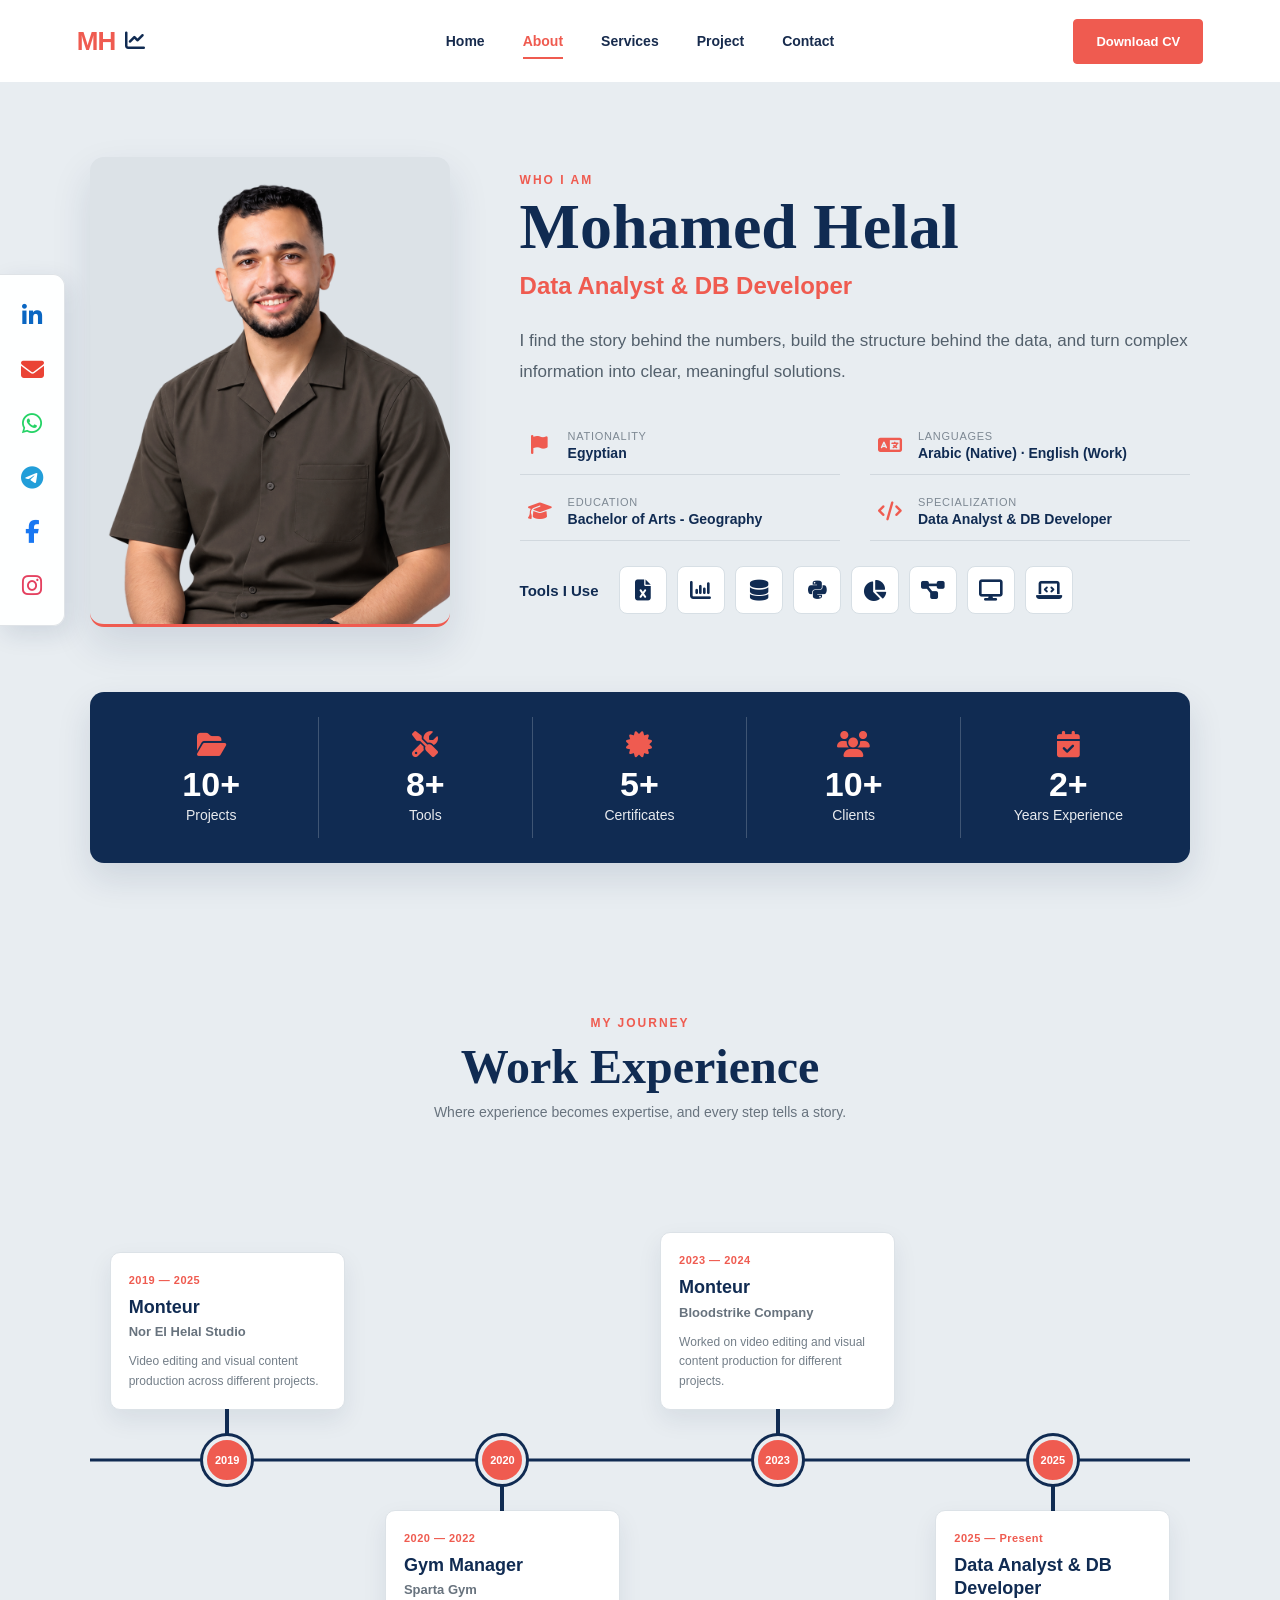
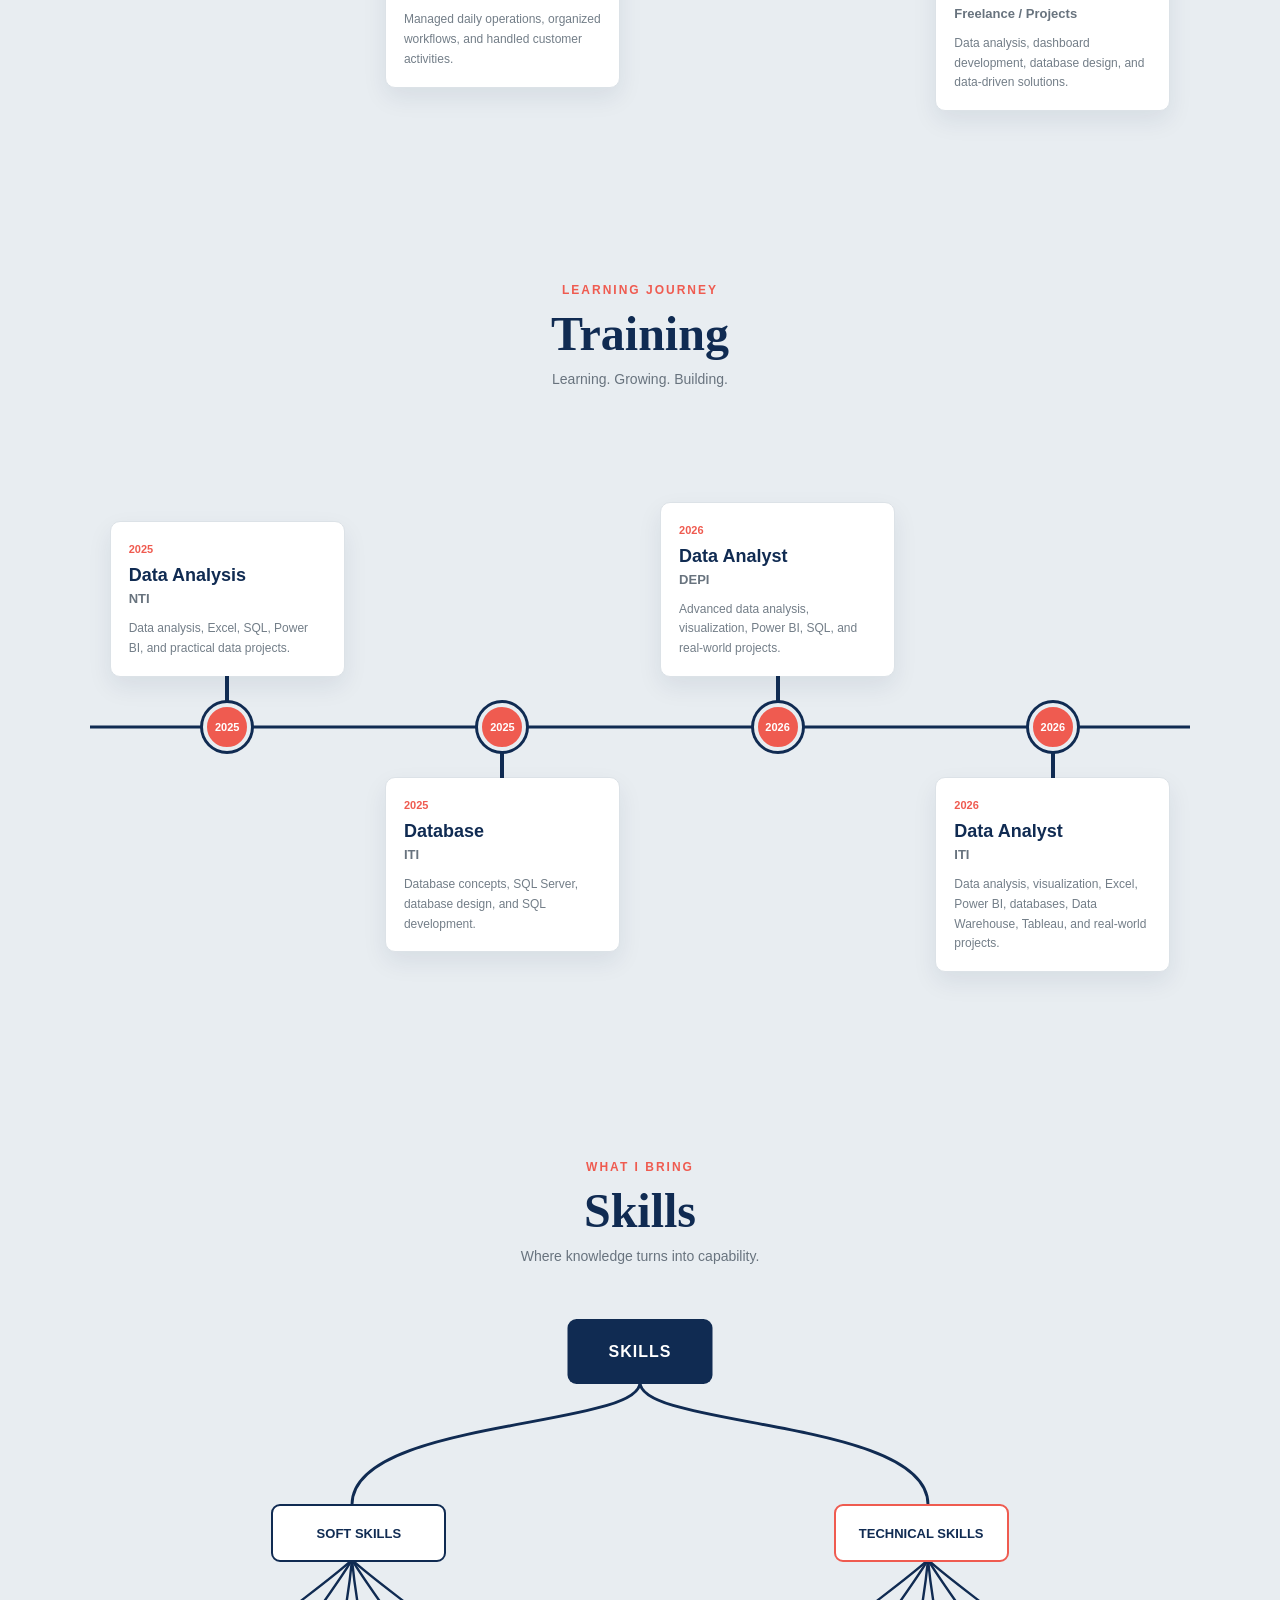
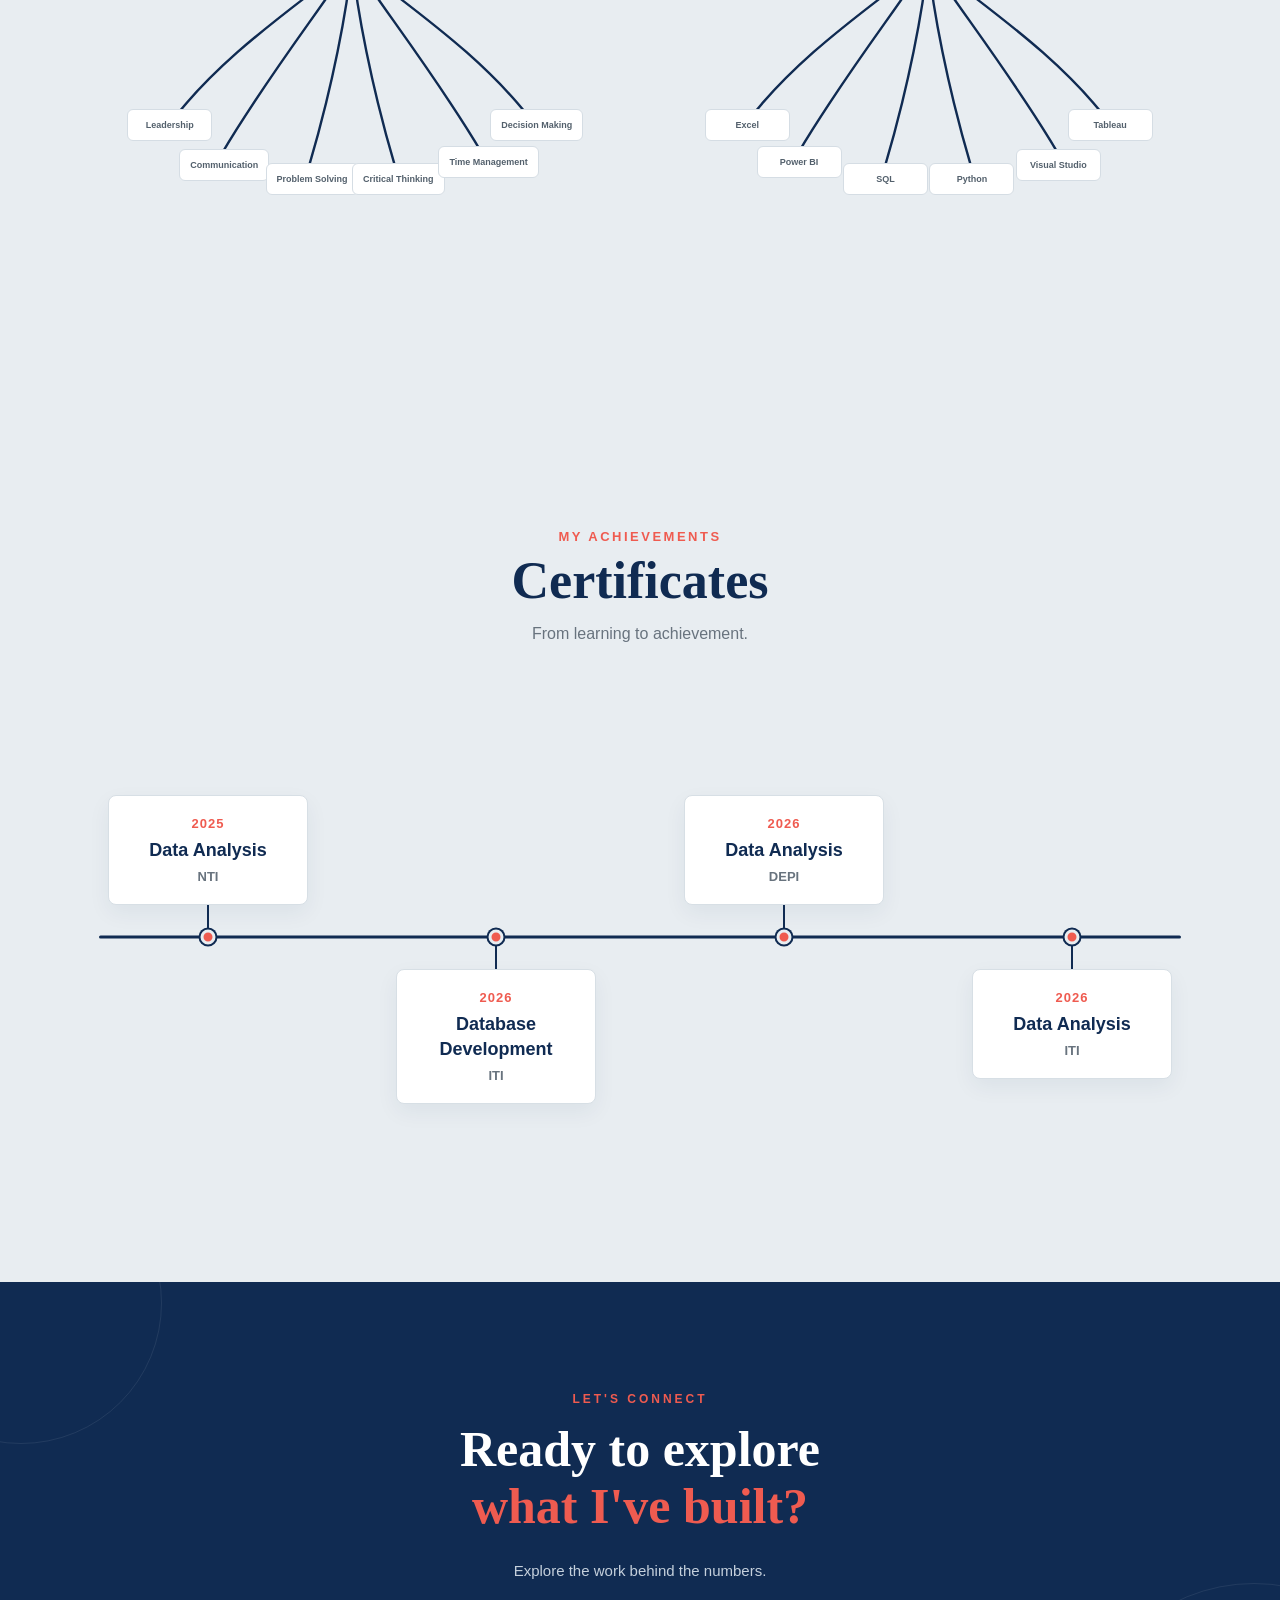
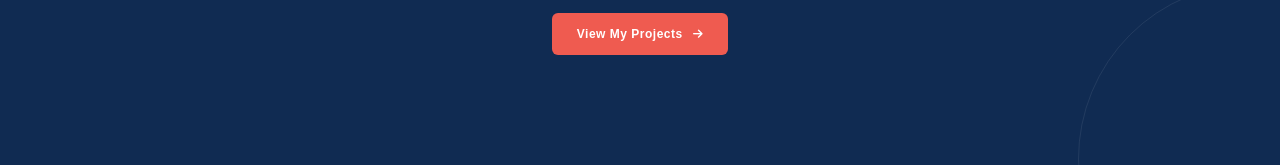
==== commit 679130c8: "Update about.html" ====
--- a/about.html
+++ b/about.html
@@ -8,6 +8,10 @@
     <meta name="viewport" content="width=device-width, initial-scale=1.0">
 
     <title>About | Mohamed Helal</title>
+        <!-- Favicon -->
+    <link rel="icon"
+          type="image/png"
+          href="images/favicon.png">
 
     <!-- Font Awesome -->
     <link rel="stylesheet"
@@ -45,7 +49,7 @@
 
             <a href="services.html">Services</a>
 
-            <a href="portfolio.html">Portfolio</a>
+            <a href="portfolio.html">Project</a>
 
             <a href="contact.html">Contact</a>
 
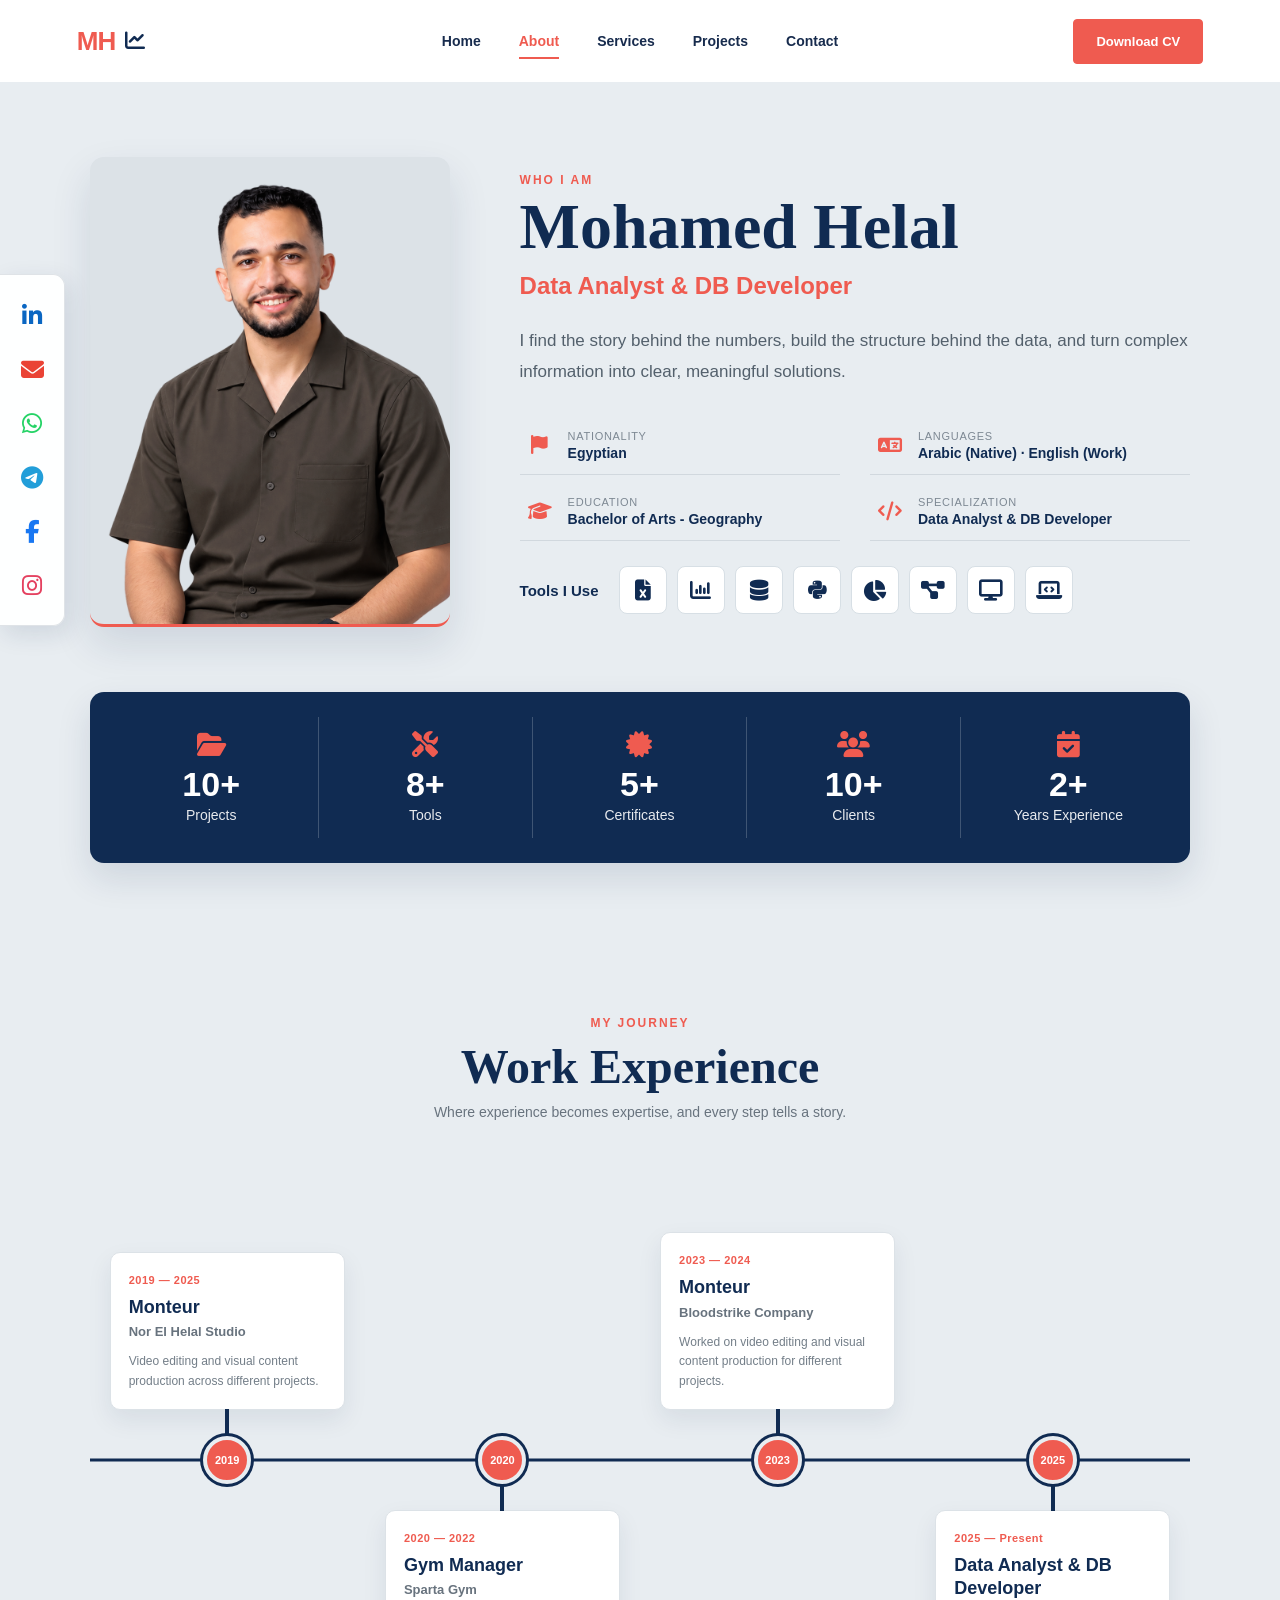
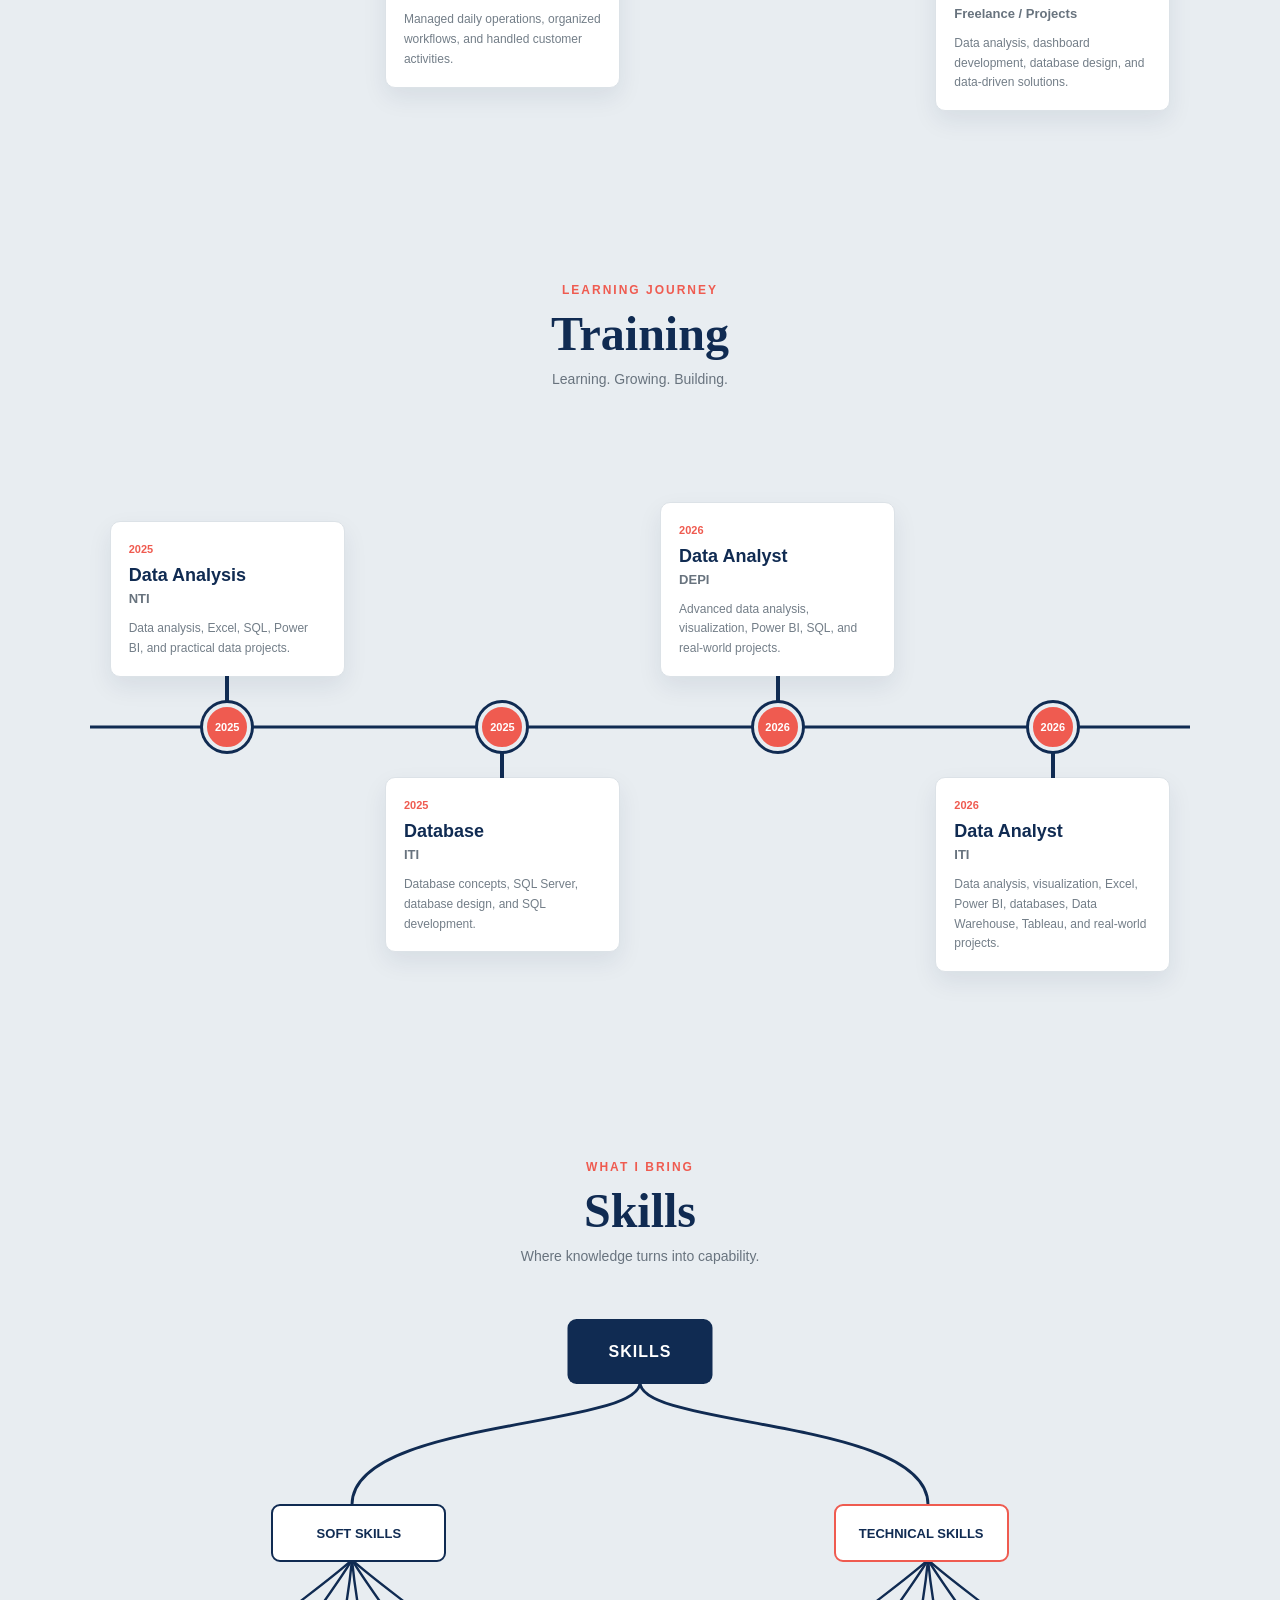
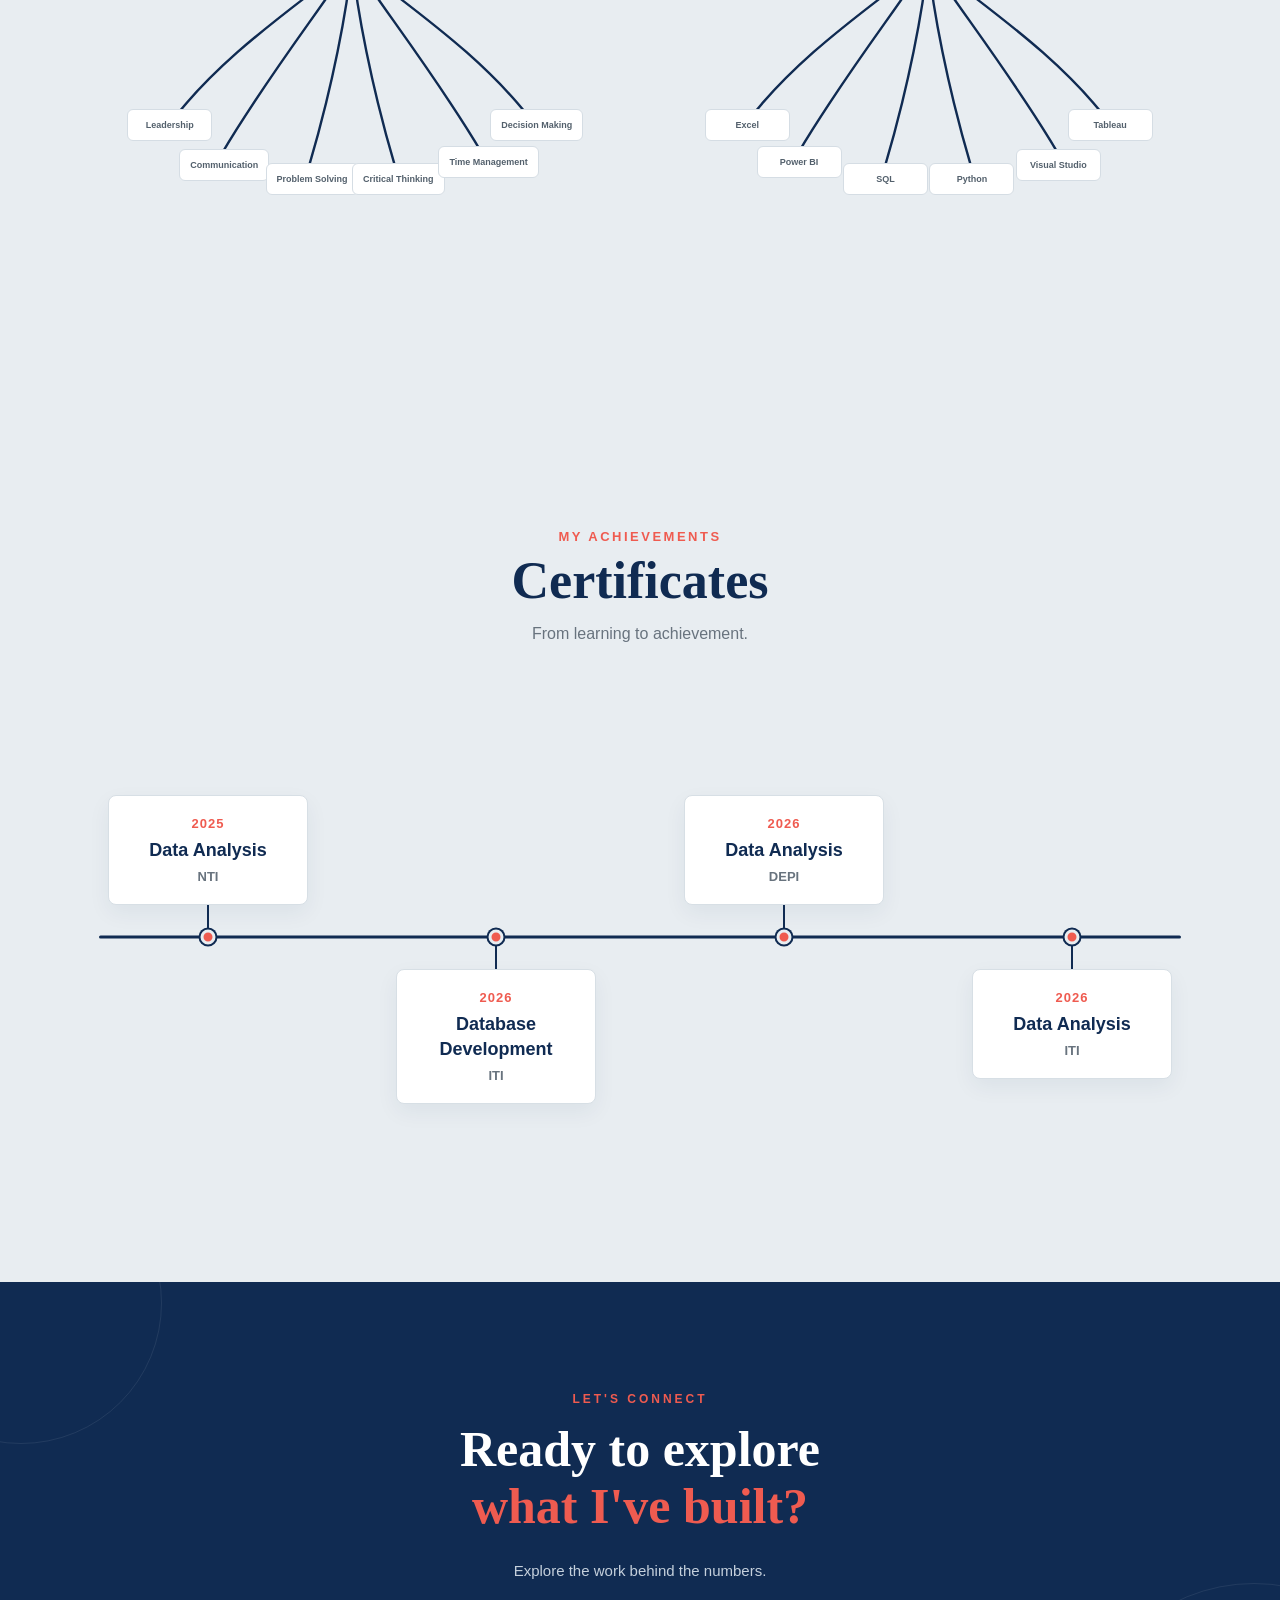
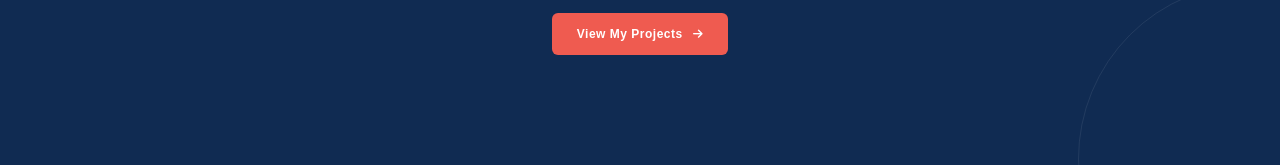
==== commit 6397fb0b: "Update about.html" ====
--- a/about.html
+++ b/about.html
@@ -49,7 +49,7 @@
 
             <a href="services.html">Services</a>
 
-            <a href="portfolio.html">Project</a>
+            <a href="portfolio.html">Projects</a>
 
             <a href="contact.html">Contact</a>
 
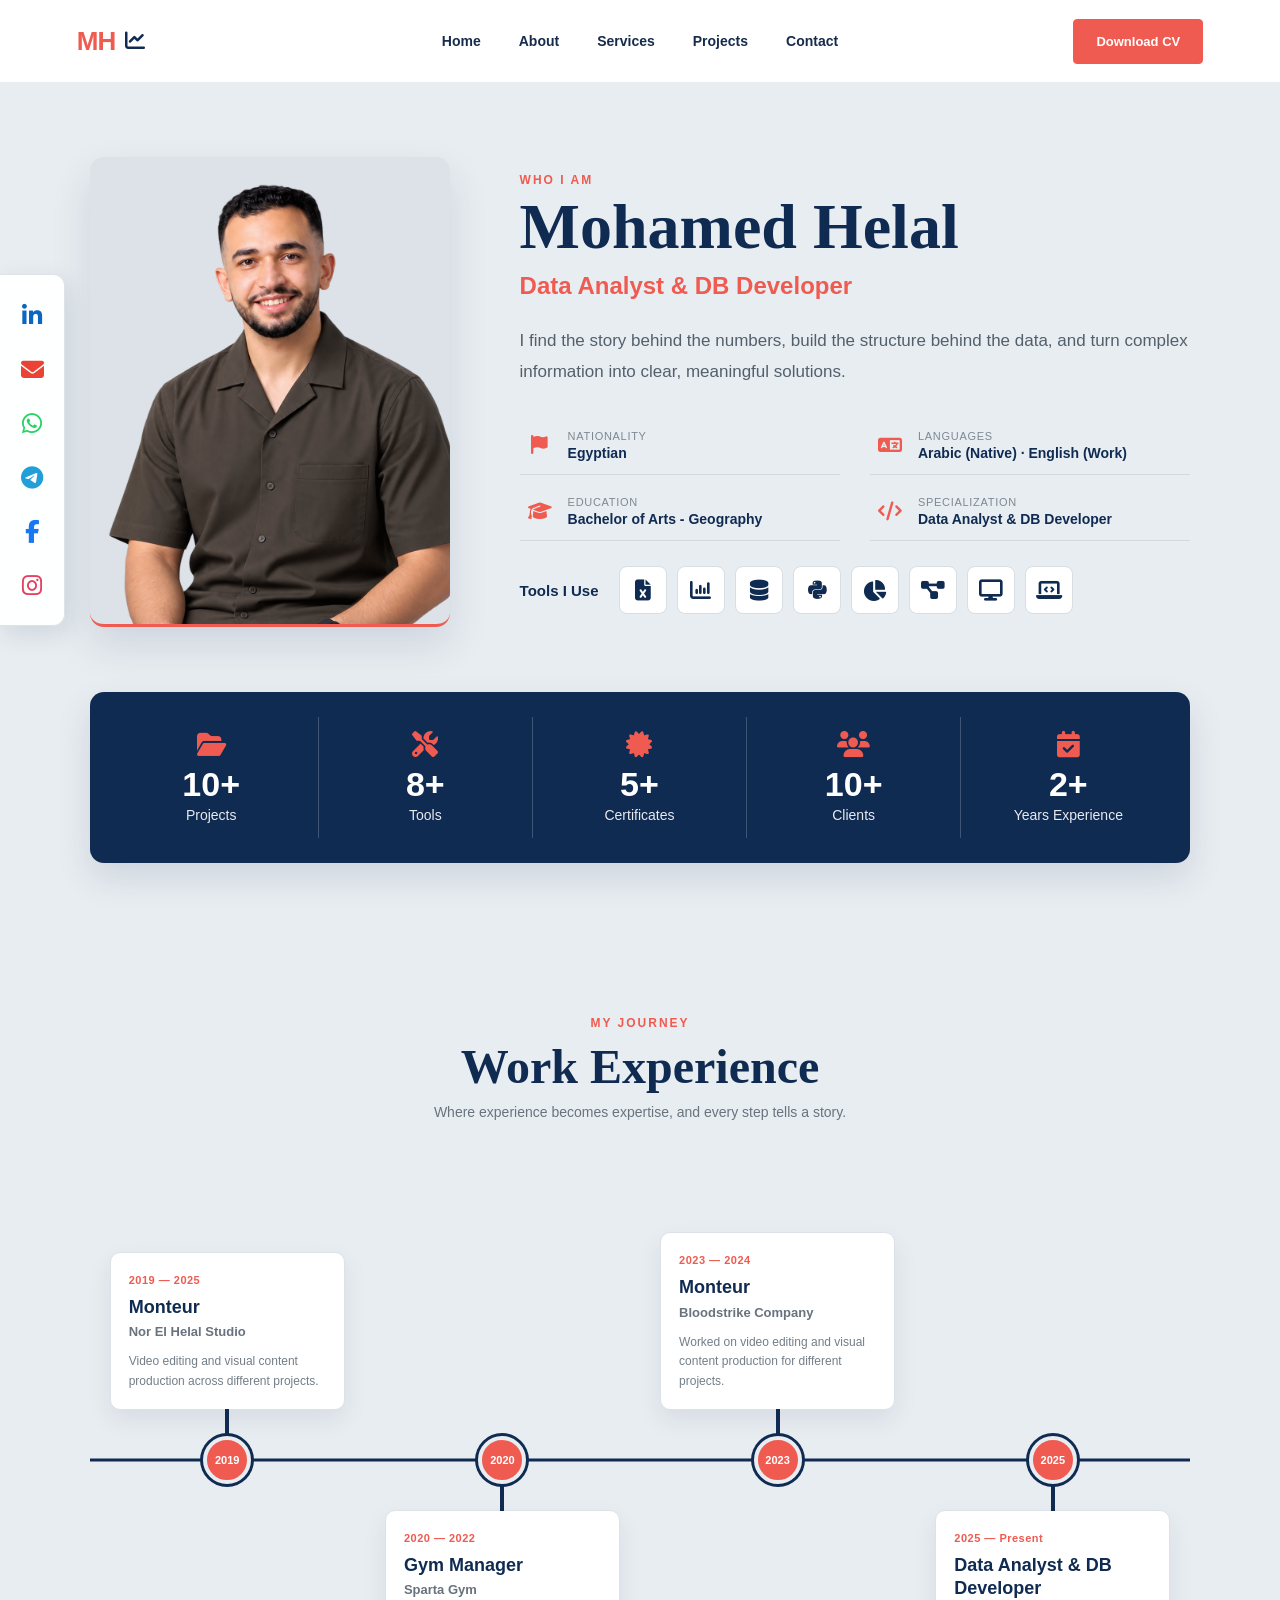
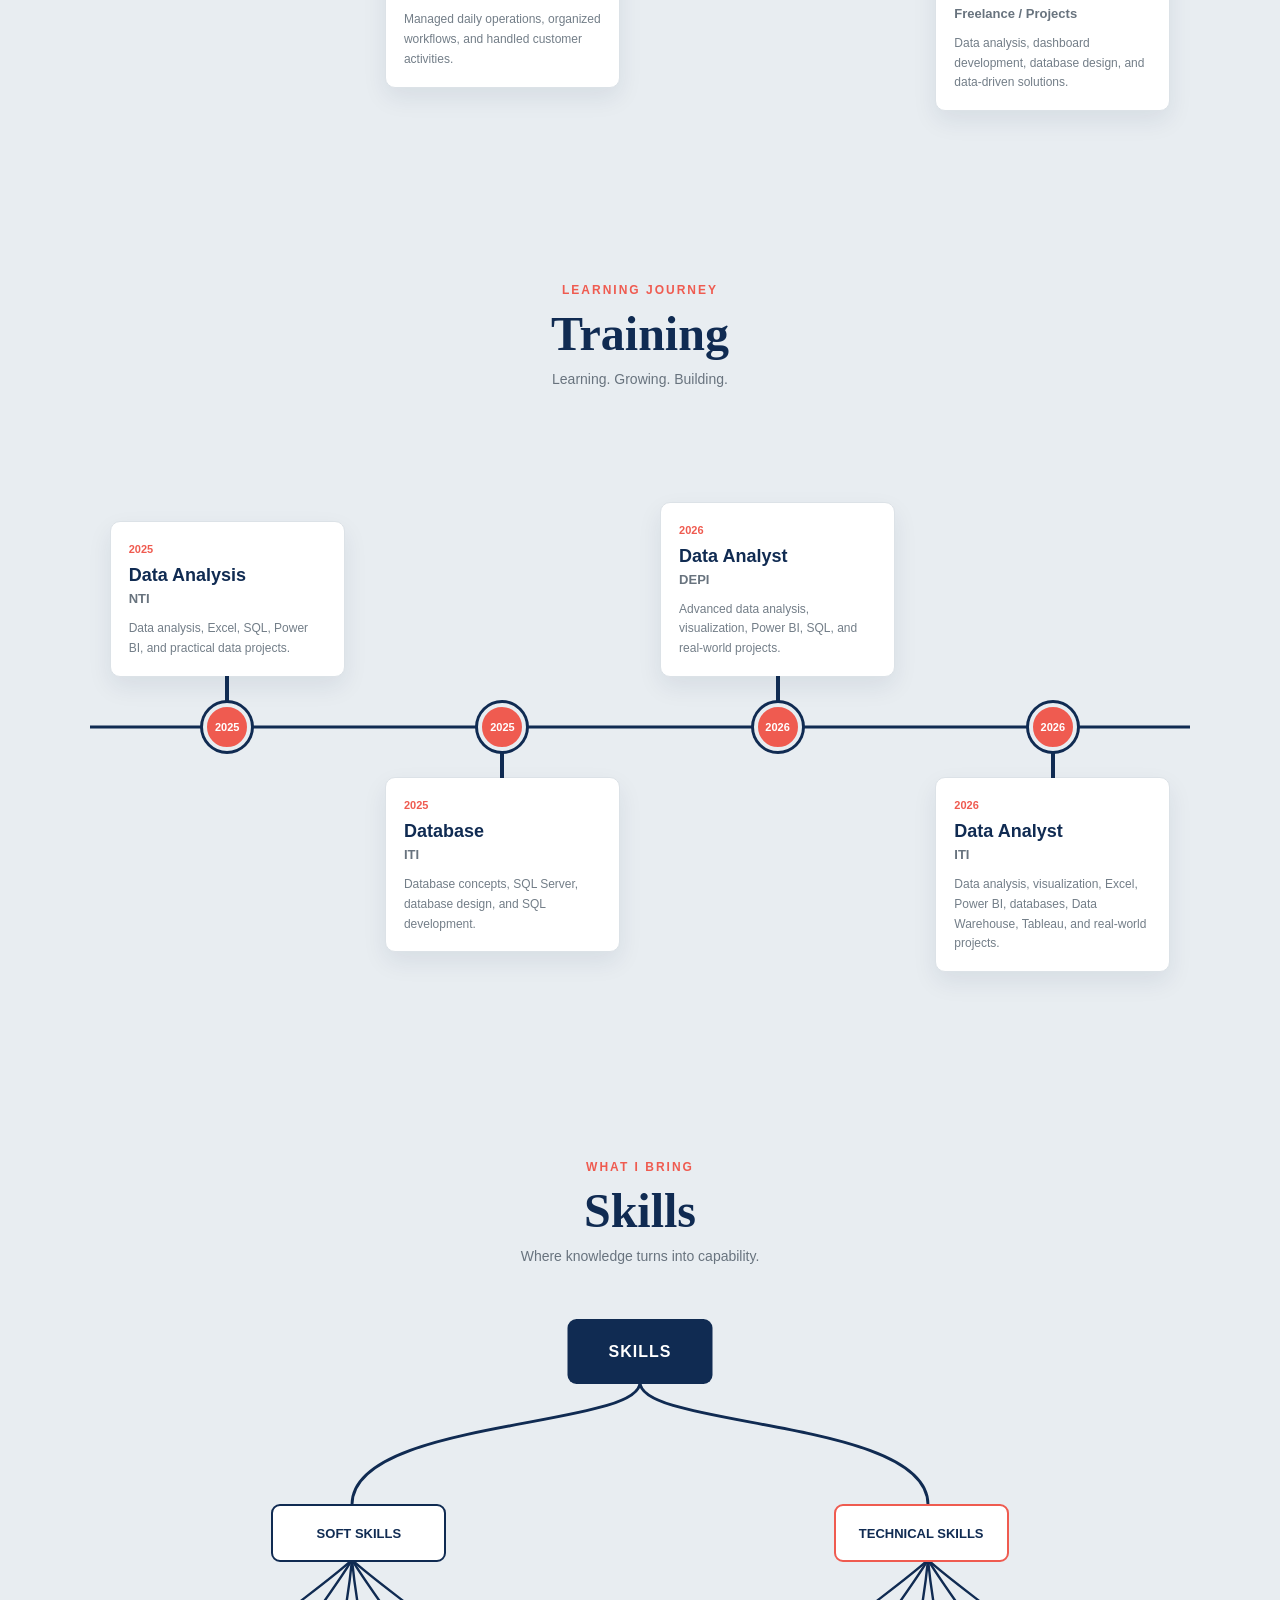
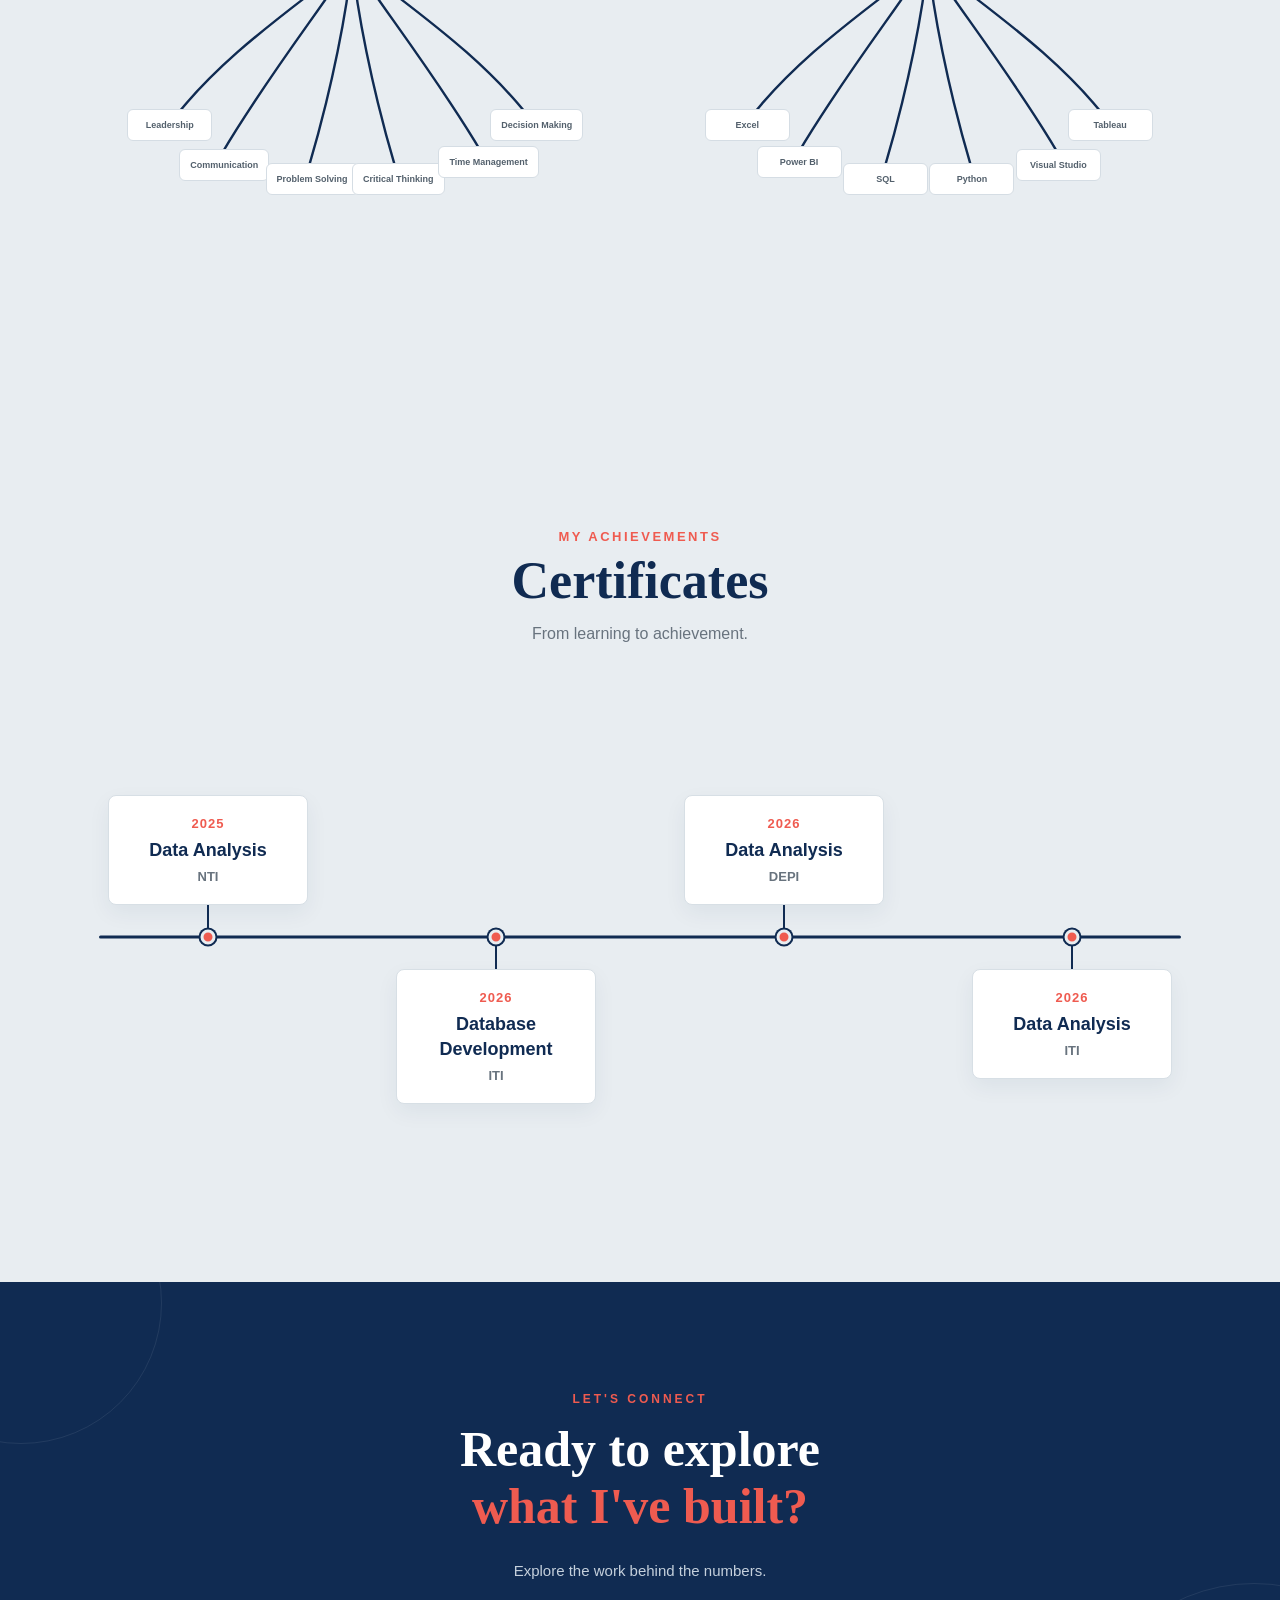
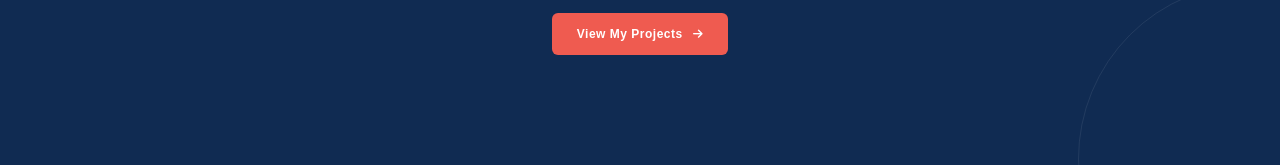
==== commit 96ea41b2: "Update about.html" ====
--- a/about.html
+++ b/about.html
@@ -43,18 +43,27 @@
 
         <nav class="navbar">
 
-            <a href="index.html">Home</a>
-
-            <a href="about.html" class="active">About</a>
-
-            <a href="services.html">Services</a>
-
-            <a href="portfolio.html">Projects</a>
-
-            <a href="contact.html">Contact</a>
-
-        </nav>
-
+    <a href="index.html">
+        Home
+    </a>
+
+    <a href="about.html">
+        About
+    </a>
+
+    <a href="services.html">
+        Services
+    </a>
+
+    <a href="projects.html">
+        Projects
+    </a>
+
+    <a href="contact.html">
+        Contact
+    </a>
+
+</nav>
 
         <!-- DOWNLOAD CV -->
 
